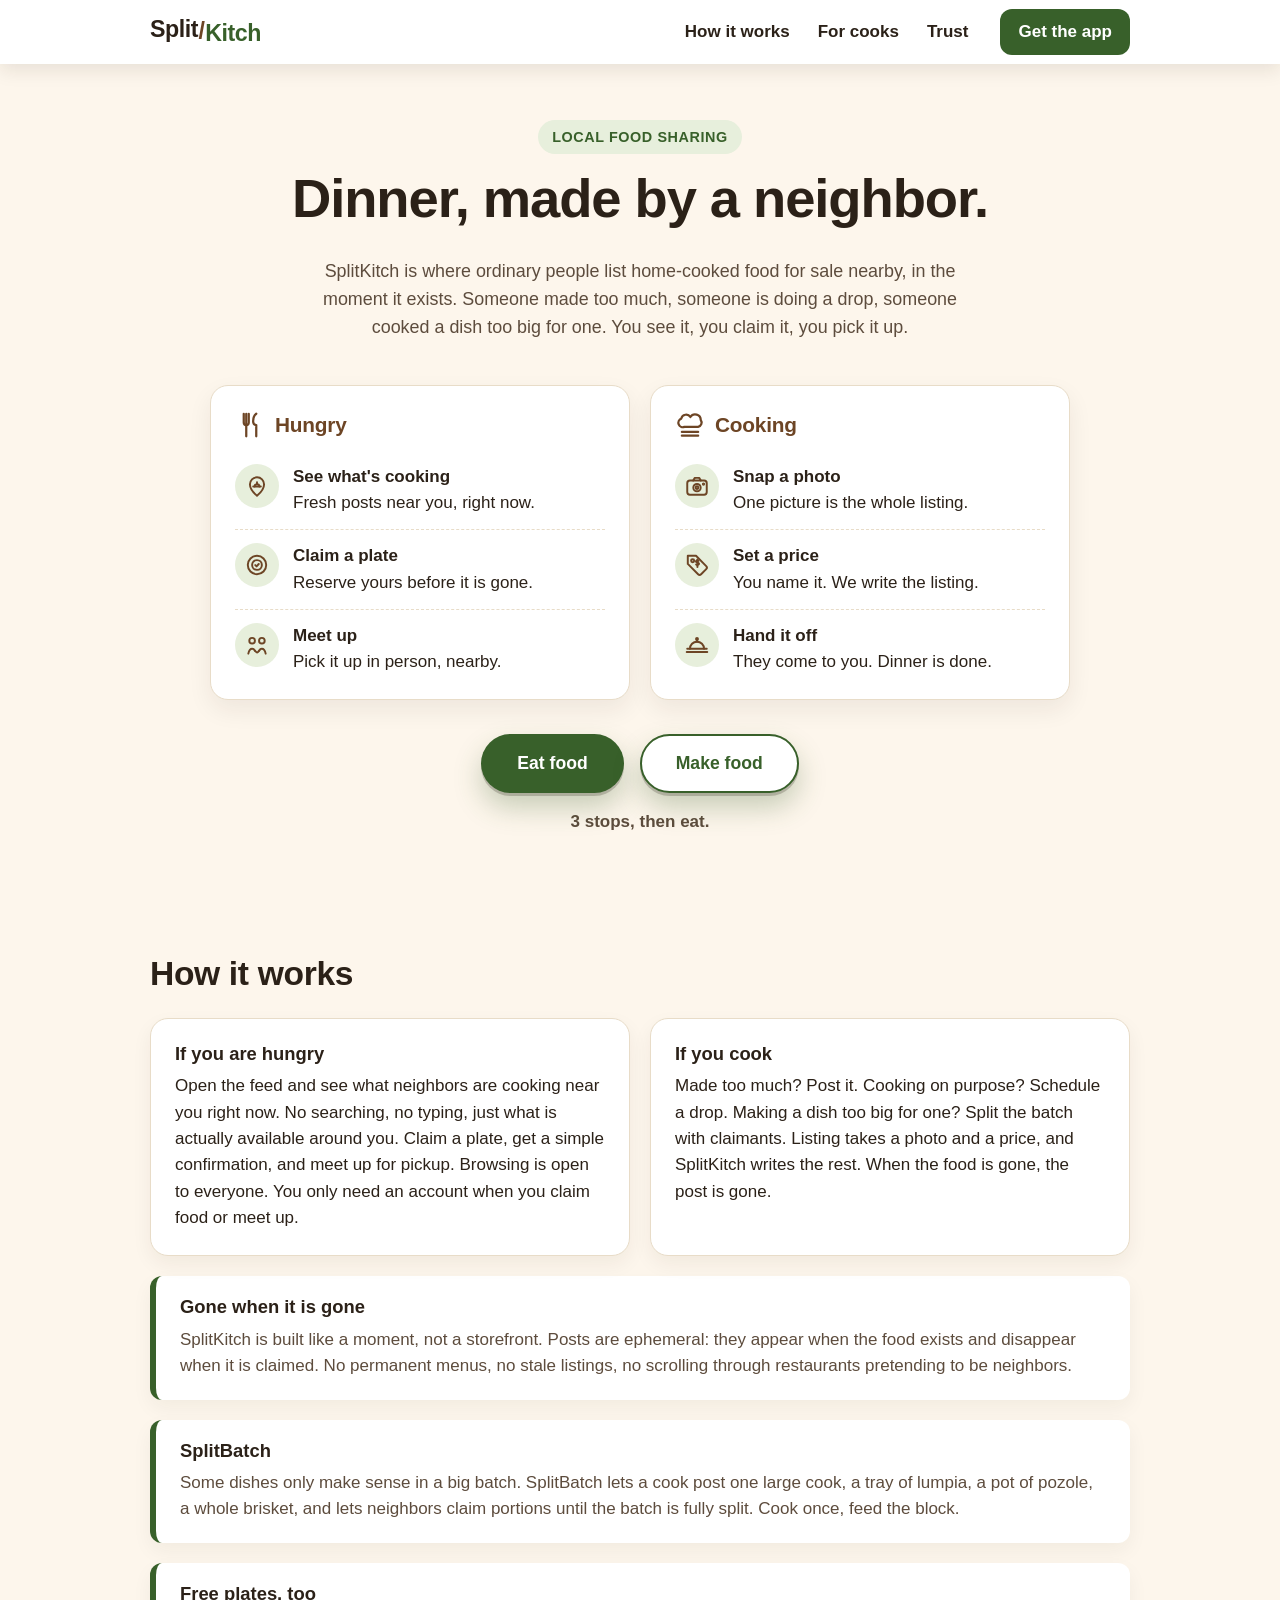
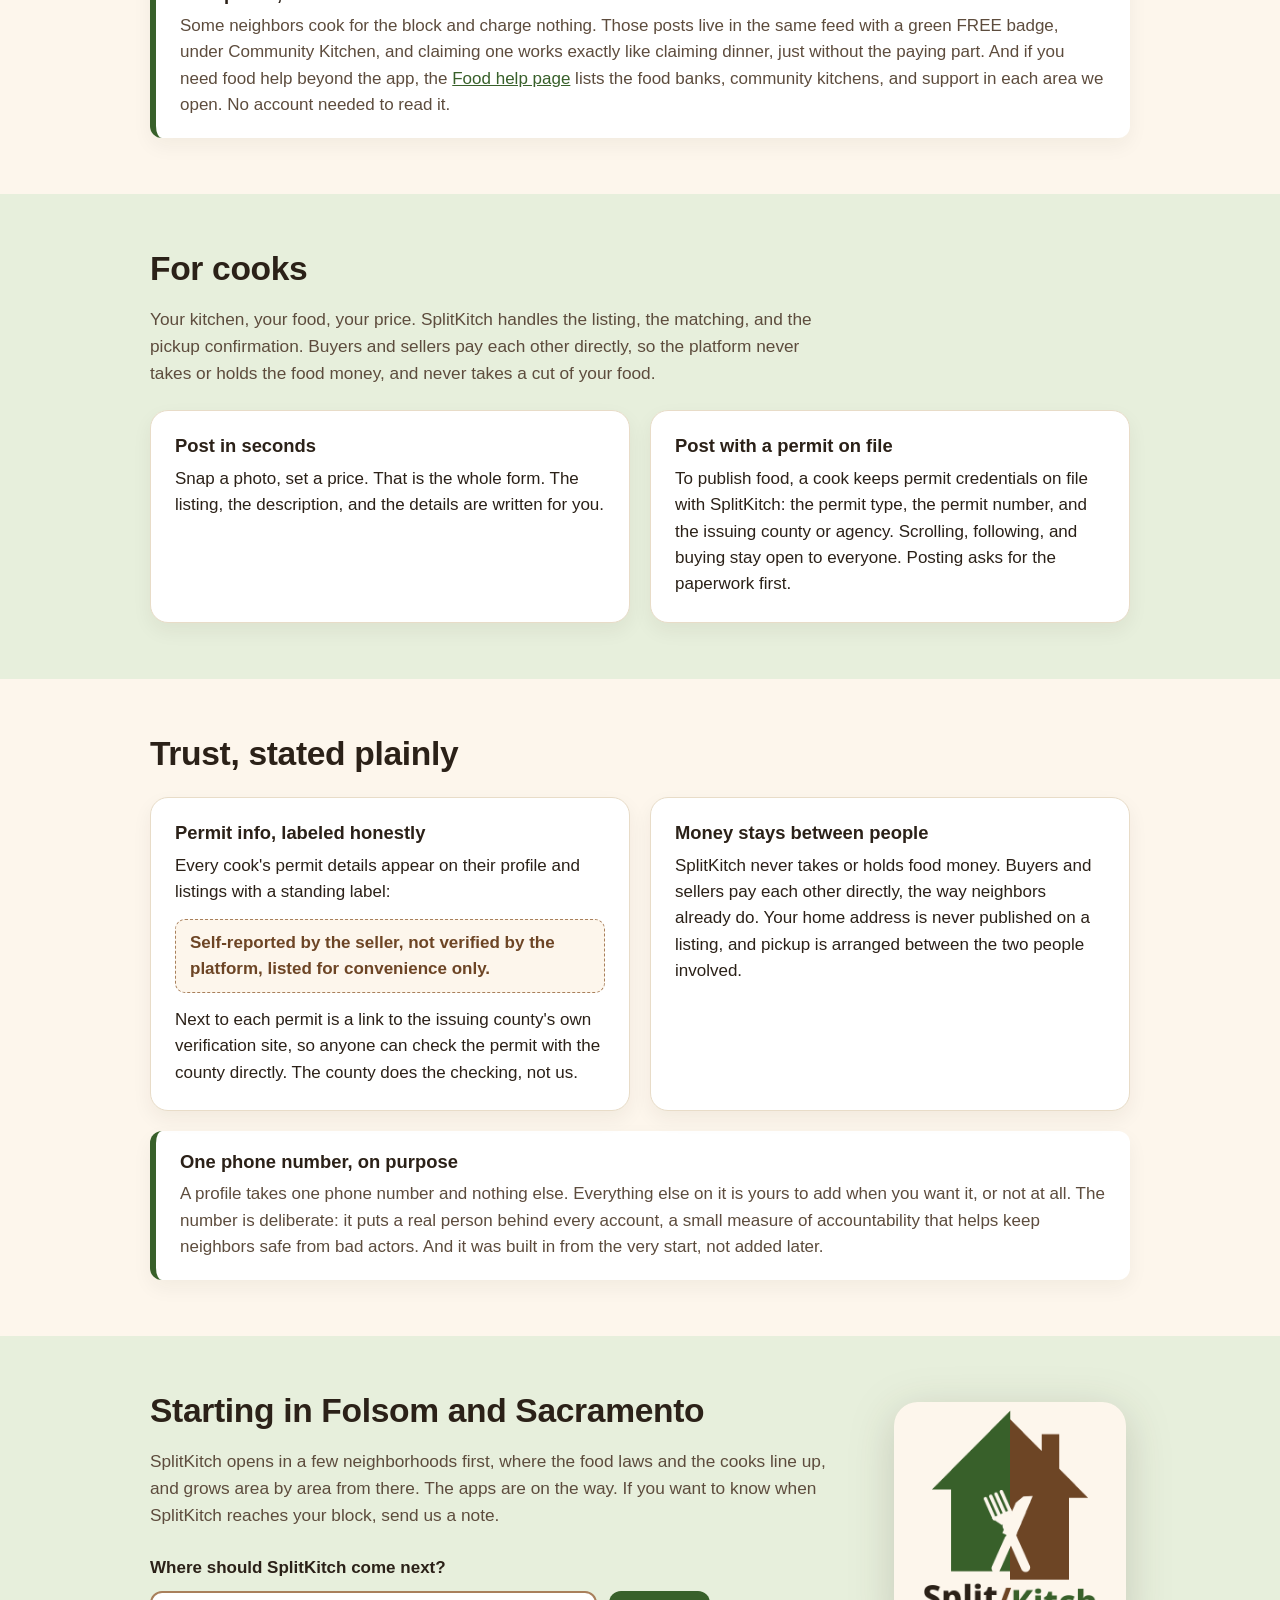
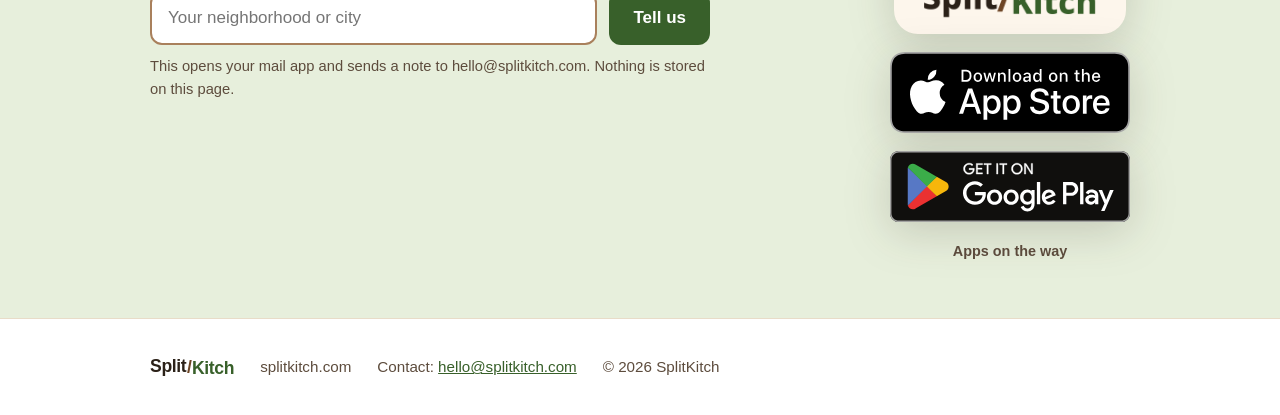
==== index.html @ 9fb5b209 "Trust: note the one-phone-number profile, built in from the start" ====
<!DOCTYPE html>
<html lang="en">
<head>
<meta charset="utf-8">
<meta name="viewport" content="width=device-width, initial-scale=1">
<meta name="color-scheme" content="light">
<meta name="description" content="SplitKitch is local food sharing: neighbors selling home-cooked food, in the moment. Starting in Folsom and Sacramento.">
<title>SplitKitch: Local food, shared</title>
<link rel="icon" type="image/svg+xml" href="favicon.svg">
<link rel="stylesheet" href="styles.css">
</head>
<body>

<header class="site-header">
  <div class="wrap header-inner">
    <a class="wordmark" href="#top" aria-label="SplitKitch home"><span class="wordmark-split">Split</span><span class="wordmark-slash" aria-hidden="true">/</span><span class="wordmark-accent">Kitch</span></a>
    <nav class="site-nav" aria-label="Main">
      <a href="#how">How it works</a>
      <a href="#cooks">For cooks</a>
      <a href="#trust">Trust</a>
    </nav>
    <a class="btn btn-primary btn-small" href="#apps">Get the app</a>
  </div>
</header>

<main id="top">

  <!-- Hero -->
  <section class="hero">
    <div class="wrap">
      <p class="eyebrow">Local food sharing</p>
      <h1>Dinner, made by a neighbor.</h1>
      <p class="lede">SplitKitch is where ordinary people list home-cooked food for sale nearby, in the moment it exists. Someone made too much, someone is doing a drop, someone cooked a dish too big for one. You see it, you claim it, you pick it up.</p>

      <div class="trails" role="group" aria-label="The two sides of SplitKitch">
        <div class="trail">
          <h2 class="trail-title">
            <svg class="trail-icon" viewBox="0 0 24 24" fill="none" stroke="currentColor" stroke-width="1.8" stroke-linecap="round" stroke-linejoin="round" aria-hidden="true">
              <path d="M7 3v7a2 2 0 0 0 2 2h0a2 2 0 0 0 2-2V3"/>
              <path d="M9 3v18"/>
              <path d="M17 3c-1.7 1.2-2.5 3.4-2.5 6 0 1.9.8 3 2.5 3v9"/>
            </svg>
            Hungry
          </h2>
          <ol class="steps">
            <li>
              <span class="step-icon" aria-hidden="true">
                <svg viewBox="0 0 24 24" fill="none" stroke="currentColor" stroke-width="1.8" stroke-linecap="round" stroke-linejoin="round"><path d="M12 21s-6.5-5.4-6.5-10.4A6.5 6.5 0 0 1 12 4a6.5 6.5 0 0 1 6.5 6.6C18.5 15.6 12 21 12 21Z"/><path d="M8.5 12.5h7"/><path d="M9.8 12.5a2.2 2.2 0 0 1 4.4 0"/><path d="M12 8.6v1.7"/></svg>
              </span>
              <span><strong>See what's cooking</strong><br>Fresh posts near you, right now.</span>
            </li>
            <li>
              <span class="step-icon" aria-hidden="true">
                <svg viewBox="0 0 24 24" fill="none" stroke="currentColor" stroke-width="1.8" stroke-linecap="round" stroke-linejoin="round"><circle cx="12" cy="12" r="8.5"/><circle cx="12" cy="12" r="4.5"/><path d="m10.4 12.1 1.2 1.2 2-2.2"/></svg>
              </span>
              <span><strong>Claim a plate</strong><br>Reserve yours before it is gone.</span>
            </li>
            <li>
              <span class="step-icon" aria-hidden="true">
                <svg viewBox="0 0 24 24" fill="none" stroke="currentColor" stroke-width="1.8" stroke-linecap="round" stroke-linejoin="round"><circle cx="7.5" cy="8" r="2.6"/><circle cx="16.5" cy="8" r="2.6"/><path d="M4 20c.6-3 1.9-4.5 3.5-4.5 1 0 1.9.6 2.5 1.7"/><path d="M20 20c-.6-3-1.9-4.5-3.5-4.5-1 0-1.9.6-2.5 1.7"/><path d="m10 17.2 1.4 1.4a1 1 0 0 0 1.4 0L14.2 17"/></svg>
              </span>
              <span><strong>Meet up</strong><br>Pick it up in person, nearby.</span>
            </li>
          </ol>
        </div>

        <div class="trail">
          <h2 class="trail-title">
            <svg class="trail-icon" viewBox="0 0 24 24" fill="none" stroke="currentColor" stroke-width="1.8" stroke-linecap="round" stroke-linejoin="round" aria-hidden="true">
              <path d="M7.5 13.5A3.5 3.5 0 0 1 5 6.9a4 4 0 0 1 7.3-1.3A4.5 4.5 0 0 1 20.6 8 3.5 3.5 0 0 1 18.5 13.5Z"/>
              <path d="M5.5 17.5h13"/>
              <path d="M5.5 20.5h13"/>
            </svg>
            Cooking
          </h2>
          <ol class="steps">
            <li>
              <span class="step-icon" aria-hidden="true">
                <svg viewBox="0 0 24 24" fill="none" stroke="currentColor" stroke-width="1.8" stroke-linecap="round" stroke-linejoin="round"><rect x="3" y="7" width="18" height="13" rx="2.5"/><circle cx="12" cy="13.5" r="3.4"/><circle cx="12" cy="13.5" r="1.2"/><path d="M8.5 7 10 4.5h4L15.5 7"/><circle cx="18" cy="10.2" r="0.6" fill="currentColor"/></svg>
              </span>
              <span><strong>Snap a photo</strong><br>One picture is the whole listing.</span>
            </li>
            <li>
              <span class="step-icon" aria-hidden="true">
                <svg viewBox="0 0 24 24" fill="none" stroke="currentColor" stroke-width="1.8" stroke-linecap="round" stroke-linejoin="round"><path d="M3.5 3.5h7.6L20.5 13a2 2 0 0 1 0 2.8l-4.7 4.7a2 2 0 0 1-2.8 0L3.5 11Z"/><circle cx="8" cy="8" r="1.4"/><path d="M13.4 8.2c-.7-.6-2.4-.5-2.4.6 0 1.4 2.9.7 2.9 2.1 0 1.1-1.9 1.3-2.7.6"/><path d="M12.4 6.9v7"/></svg>
              </span>
              <span><strong>Set a price</strong><br>You name it. We write the listing.</span>
            </li>
            <li>
              <span class="step-icon" aria-hidden="true">
                <svg viewBox="0 0 24 24" fill="none" stroke="currentColor" stroke-width="1.8" stroke-linecap="round" stroke-linejoin="round"><path d="M3 15.5h18"/><path d="M5.5 15.5a6.5 6.5 0 0 1 13 0"/><path d="M12 9V7.5"/><circle cx="12" cy="6.4" r="0.9"/><path d="M2.5 18.5h19"/></svg>
              </span>
              <span><strong>Hand it off</strong><br>They come to you. Dinner is done.</span>
            </li>
          </ol>
        </div>
      </div>

      <div class="hero-cta">
        <a class="btn btn-primary btn-pill btn-shine" href="https://splitkitch.web.app">Eat food</a>
        <a class="btn btn-ghost btn-pill btn-shine" href="https://splitkitch.web.app">Make food</a>
      </div>
      <p class="hero-note">3 stops, then eat.</p>
    </div>
  </section>

  <!-- How it works -->
  <section id="how" class="section">
    <div class="wrap">
      <h2>How it works</h2>
      <div class="two-col">
        <div class="card">
          <h3>If you are hungry</h3>
          <p>Open the feed and see what neighbors are cooking near you right now. No searching, no typing, just what is actually available around you. Claim a plate, get a simple confirmation, and meet up for pickup. Browsing is open to everyone. You only need an account when you claim food or meet up.</p>
        </div>
        <div class="card">
          <h3>If you cook</h3>
          <p>Made too much? Post it. Cooking on purpose? Schedule a drop. Making a dish too big for one? Split the batch with claimants. Listing takes a photo and a price, and SplitKitch writes the rest. When the food is gone, the post is gone.</p>
        </div>
      </div>

      <div class="note-band">
        <h3>Gone when it is gone</h3>
        <p>SplitKitch is built like a moment, not a storefront. Posts are ephemeral: they appear when the food exists and disappear when it is claimed. No permanent menus, no stale listings, no scrolling through restaurants pretending to be neighbors.</p>
      </div>

      <div class="note-band">
        <h3>SplitBatch</h3>
        <p>Some dishes only make sense in a big batch. SplitBatch lets a cook post one large cook, a tray of lumpia, a pot of pozole, a whole brisket, and lets neighbors claim portions until the batch is fully split. Cook once, feed the block.</p>
      </div>

      <div class="note-band">
        <h3>Free plates, too</h3>
        <p>Some neighbors cook for the block and charge nothing. Those posts live in the same feed with a green FREE badge, under Community Kitchen, and claiming one works exactly like claiming dinner, just without the paying part. And if you need food help beyond the app, the <a href="https://splitkitch.web.app/#food-help">Food help page</a> lists the food banks, community kitchens, and support in each area we open. No account needed to read it.</p>
      </div>
    </div>
  </section>

  <!-- For cooks -->
  <section id="cooks" class="section section-alt">
    <div class="wrap">
      <h2>For cooks</h2>
      <p class="section-lede">Your kitchen, your food, your price. SplitKitch handles the listing, the matching, and the pickup confirmation. Buyers and sellers pay each other directly, so the platform never takes or holds the food money, and never takes a cut of your food.</p>
      <div class="two-col">
        <div class="card">
          <h3>Post in seconds</h3>
          <p>Snap a photo, set a price. That is the whole form. The listing, the description, and the details are written for you.</p>
        </div>
        <div class="card">
          <h3>Post with a permit on file</h3>
          <p>To publish food, a cook keeps permit credentials on file with SplitKitch: the permit type, the permit number, and the issuing county or agency. Scrolling, following, and buying stay open to everyone. Posting asks for the paperwork first.</p>
        </div>
      </div>
    </div>
  </section>

  <!-- Trust -->
  <section id="trust" class="section">
    <div class="wrap">
      <h2>Trust, stated plainly</h2>
      <div class="two-col">
        <div class="card">
          <h3>Permit info, labeled honestly</h3>
          <p>Every cook's permit details appear on their profile and listings with a standing label:</p>
          <p class="permit-label">Self-reported by the seller, not verified by the platform, listed for convenience only.</p>
          <p>Next to each permit is a link to the issuing county's own verification site, so anyone can check the permit with the county directly. The county does the checking, not us.</p>
        </div>
        <div class="card">
          <h3>Money stays between people</h3>
          <p>SplitKitch never takes or holds food money. Buyers and sellers pay each other directly, the way neighbors already do. Your home address is never published on a listing, and pickup is arranged between the two people involved.</p>
        </div>
      </div>

      <div class="note-band">
        <h3>One phone number, on purpose</h3>
        <p>A profile takes one phone number and nothing else. Everything else on it is yours to add when you want it, or not at all. The number is deliberate: it puts a real person behind every account, a small measure of accountability that helps keep neighbors safe from bad actors. And it was built in from the very start, not added later.</p>
      </div>
    </div>
  </section>

  <!-- Launch / get the app -->
  <section id="get" class="section section-alt">
    <div class="wrap launch-grid">
      <div class="launch-copy">
        <h2>Starting in Folsom and Sacramento</h2>
        <p class="section-lede">SplitKitch opens in a few neighborhoods first, where the food laws and the cooks line up, and grows area by area from there. The apps are on the way. If you want to know when SplitKitch reaches your block, send us a note.</p>
        <!-- Placeholder interest form: no backend yet. It opens the visitor's mail app. -->
        <form class="notify-form" action="mailto:hello@splitkitch.com" method="post" enctype="text/plain">
          <label class="notify-label" for="notify-where">Where should SplitKitch come next?</label>
          <div class="notify-row">
            <input id="notify-where" name="area" type="text" placeholder="Your neighborhood or city" autocomplete="address-level2">
            <button class="btn btn-primary" type="submit">Tell us</button>
          </div>
          <p class="form-note">This opens your mail app and sends a note to hello@splitkitch.com. Nothing is stored on this page.</p>
        </form>
      </div>
      <!-- Store badges: official badge artwork, placeholders by design. They become links when the apps ship. -->
      <div class="store-badges" id="apps">
        <img class="app-icon" src="app-icon.svg" alt="The SplitKitch app icon: a house split green and brown with a crossed fork and knife inside, and the SplitKitch name beneath it" width="232" height="232">
        <div class="store-badge" role="img" aria-label="SplitKitch for iPhone, coming soon to the App Store">
          <img class="badge-img" src="badge-app-store.svg" alt="" aria-hidden="true">
        </div>
        <div class="store-badge" role="img" aria-label="SplitKitch for Android, coming soon to Google Play">
          <img class="badge-img" src="badge-google-play.svg" alt="" aria-hidden="true">
        </div>
        <p class="badge-note">Apps on the way</p>
      </div>
    </div>
  </section>

</main>

<footer class="site-footer">
  <div class="wrap footer-inner">
    <span class="wordmark wordmark-small"><span class="wordmark-split">Split</span><span class="wordmark-slash" aria-hidden="true">/</span><span class="wordmark-accent">Kitch</span></span>
    <span>splitkitch.com</span>
    <span>Contact: <a href="mailto:hello@splitkitch.com">hello@splitkitch.com</a></span>
    <span>© 2026 SplitKitch</span>
  </div>
</footer>

<script src="script.js"></script>
</body>
</html>
---- styles.css ----
/* SplitKitch landing: light only, warm cream, deep pistachio, cocoa brown.
   All text/background pairs below clear WCAG AA contrast:
   ink on cream 11.4:1, pistachio-dark on cream 5.6:1, white on pistachio 4.9:1,
   cocoa on cream 7.1:1, cocoa on white 8.0:1, muted ink on cream 6.2:1. */

:root {
  color-scheme: light;
  --bg: #fdf6ec;            /* warm cream */
  --surface: #ffffff;
  --ink: #2b2118;           /* warm near-black */
  --ink-muted: #5d4c3d;
  --pistachio: #38602a;     /* deep pistachio, button fill */
  --pistachio-bright: #4a7d37;
  --pistachio-soft: #e7efdc;/* tint band */
  --cocoa: #6d4525;         /* warm cocoa brown accent */
  --cocoa-soft: #a9805c;
  --line: #e8dcc8;
  --shadow-3d: 0 3px 0 rgba(43, 33, 24, 0.22), 0 14px 28px rgba(56, 96, 42, 0.28);
  --radius: 18px;
}

* { box-sizing: border-box; }

html { scroll-behavior: smooth; }

/* Anchor jumps clear the sticky header (64px) instead of hiding under it */
section[id],
.store-badges { scroll-margin-top: 80px; }

body {
  margin: 0;
  background: var(--bg);
  color: var(--ink);
  font-family: -apple-system, BlinkMacSystemFont, "Segoe UI", Roboto, Helvetica, Arial, sans-serif;
  font-size: 17px;
  line-height: 1.55;
}

.wrap {
  max-width: 1020px;
  margin: 0 auto;
  padding: 0 20px;
}

h1, h2, h3 { line-height: 1.15; margin: 0 0 0.5em; }
h1 { font-size: clamp(2.2rem, 6vw, 3.4rem); letter-spacing: -0.02em; }
h2 { font-size: clamp(1.6rem, 4vw, 2.1rem); letter-spacing: -0.01em; }
h3 { font-size: 1.15rem; }

a { color: var(--pistachio); }
a:focus-visible, .btn:focus-visible, input:focus-visible {
  outline: 3px solid var(--cocoa);
  outline-offset: 2px;
}

/* Header */
.site-header {
  position: sticky;
  top: 0;
  z-index: 10;
  background: var(--surface);
  box-shadow: 0 6px 18px rgba(43, 33, 24, 0.10);
}
.header-inner {
  display: flex;
  align-items: center;
  gap: 20px;
  min-height: 64px;
}
.wordmark {
  font-size: 1.45rem;
  font-weight: 800;
  letter-spacing: -0.02em;
  color: var(--ink);
  text-decoration: none;
  display: inline-flex;
  align-items: baseline;
}
.wordmark-split,
.wordmark-slash,
.wordmark-accent { display: inline-block; }
.wordmark-split { transform: translateY(-0.07em); }
.wordmark-slash {
  color: var(--cocoa);
  margin: 0 0.03em;
}
.wordmark-accent {
  color: var(--pistachio);
  transform: translateY(0.07em);
}
.wordmark-small { font-size: 1.1rem; }
.site-nav {
  display: flex;
  gap: 4px;
  margin-left: auto;
}
.site-nav a {
  color: var(--ink);
  text-decoration: none;
  font-weight: 600;
  padding: 10px 12px;
  min-height: 44px;
  display: inline-flex;
  align-items: center;
  border-radius: 10px;
}
.site-nav a:hover { background: var(--pistachio-soft); }

/* Buttons */
.btn {
  position: relative;
  display: inline-flex;
  align-items: center;
  justify-content: center;
  min-height: 44px;
  padding: 12px 22px;
  border-radius: 12px;
  border: 2px solid transparent;
  font: inherit;
  font-weight: 700;
  text-decoration: none;
  cursor: pointer;
  overflow: hidden;
  transition: transform 90ms ease, box-shadow 90ms ease;
}
.btn-primary {
  background: var(--pistachio);
  color: #ffffff;
}
.btn-primary:hover { background: var(--pistachio-bright); }
.btn-ghost {
  background: var(--surface);
  color: var(--pistachio);
  border-color: var(--pistachio);
}
.btn-small { padding: 8px 16px; min-height: 44px; }
.btn-pill {
  border-radius: 999px;
  padding: 14px 34px;
  font-size: 1.1rem;
  box-shadow: var(--shadow-3d);
}
.btn:active, .btn.is-pressed {
  transform: translateY(3px);
  box-shadow: 0 0 0 rgba(0,0,0,0), 0 4px 10px rgba(56, 96, 42, 0.25);
}

/* Shimmer and soft glow on the two hero pills */
.btn-shine::after {
  content: "";
  position: absolute;
  inset: 0;
  background: linear-gradient(115deg, transparent 30%, rgba(255,255,255,0.45) 50%, transparent 70%);
  transform: translateX(-120%);
  animation: shine 3.6s ease-in-out infinite;
  pointer-events: none;
}
.btn-shine { animation: glow 3.6s ease-in-out infinite; }
@keyframes shine {
  0%, 55% { transform: translateX(-120%); }
  85%, 100% { transform: translateX(120%); }
}
@keyframes glow {
  0%, 100% { filter: drop-shadow(0 0 0 rgba(74, 125, 55, 0)); }
  50% { filter: drop-shadow(0 0 10px rgba(74, 125, 55, 0.45)); }
}

/* Hero */
.hero { padding: 56px 0 64px; text-align: center; }
.eyebrow {
  display: inline-block;
  margin: 0 0 14px;
  padding: 6px 14px;
  border-radius: 999px;
  background: var(--pistachio-soft);
  color: var(--pistachio);
  font-weight: 700;
  font-size: 0.9rem;
  letter-spacing: 0.04em;
  text-transform: uppercase;
}
.lede {
  max-width: 640px;
  margin: 0 auto;
  color: var(--ink-muted);
  font-size: 1.12rem;
}

.trails {
  display: grid;
  grid-template-columns: 1fr 1fr;
  gap: 20px;
  margin: 44px auto 34px;
  max-width: 860px;
  text-align: left;
}
.trail {
  background: var(--surface);
  border: 1px solid var(--line);
  border-radius: var(--radius);
  padding: 24px 24px 10px;
  box-shadow: 0 10px 24px rgba(43, 33, 24, 0.07);
}
.trail-title {
  display: flex;
  align-items: center;
  gap: 10px;
  color: var(--cocoa);
  font-size: 1.3rem;
}
.trail-icon { width: 30px; height: 30px; flex: none; }
.steps { list-style: none; margin: 0; padding: 0; }
.steps li {
  display: flex;
  gap: 14px;
  align-items: flex-start;
  padding: 13px 0;
  border-top: 1px dashed var(--line);
}
.steps li:first-child { border-top: none; }
.step-icon {
  flex: none;
  width: 44px;
  height: 44px;
  border-radius: 50%;
  background: var(--pistachio-soft);
  color: var(--cocoa);
  display: inline-flex;
  align-items: center;
  justify-content: center;
}
.step-icon svg { width: 26px; height: 26px; }

.hero-cta {
  display: flex;
  gap: 16px;
  justify-content: center;
  flex-wrap: wrap;
}
.hero-note { color: var(--ink-muted); margin: 16px 0 0; font-weight: 600; }

/* Sections */
.section { padding: 56px 0; }
.section-alt { background: var(--pistachio-soft); }
.section-lede { max-width: 680px; color: var(--ink-muted); font-size: 1.08rem; }
.two-col {
  display: grid;
  grid-template-columns: 1fr 1fr;
  gap: 20px;
  margin-top: 24px;
}
.card {
  background: var(--surface);
  border: 1px solid var(--line);
  border-radius: var(--radius);
  padding: 24px;
  box-shadow: 0 8px 20px rgba(43, 33, 24, 0.06);
}
.card p { margin: 0 0 0.8em; }
.card p:last-child { margin-bottom: 0; }
.note-band {
  margin-top: 20px;
  background: var(--surface);
  border-left: 6px solid var(--pistachio);
  border-radius: 12px;
  padding: 20px 24px;
  box-shadow: 0 8px 20px rgba(43, 33, 24, 0.05);
}
.note-band p { margin: 0; color: var(--ink-muted); }
.permit-label {
  font-weight: 700;
  color: var(--cocoa);
  background: var(--bg);
  border: 1px dashed var(--cocoa-soft);
  border-radius: 10px;
  padding: 10px 14px;
}

/* Notify form */
.notify-form { margin-top: 26px; max-width: 560px; }
.notify-label { display: block; font-weight: 700; margin-bottom: 10px; }
.notify-row { display: flex; gap: 12px; flex-wrap: wrap; }
.notify-row input {
  flex: 1 1 260px;
  min-height: 44px;
  padding: 12px 16px;
  border: 2px solid var(--cocoa-soft);
  border-radius: 12px;
  font: inherit;
  background: var(--surface);
  color: var(--ink);
}
.form-note { color: var(--ink-muted); font-size: 0.92rem; margin-top: 10px; }

/* Launch layout + store badges (badges are placeholders until the apps ship) */
.launch-grid {
  display: grid;
  grid-template-columns: minmax(0, 1fr) 240px;
  gap: 28px 56px;
  align-items: start;
}
.store-badges {
  display: flex;
  flex-direction: column;
  gap: 18px;
  padding-top: 10px;
}
.app-icon {
  display: block;
  width: 232px;
  height: auto;
  align-self: center;
  border-radius: 24px;
  filter: drop-shadow(0 10px 22px rgba(43, 33, 24, 0.18));
}
.store-badge { line-height: 0; }
.badge-img {
  display: block;
  width: 100%;
  height: auto;
  filter: drop-shadow(0 10px 22px rgba(43, 33, 24, 0.18));
}
.badge-note {
  margin: 0;
  text-align: center;
  color: var(--ink-muted);
  font-size: 0.9rem;
  font-weight: 600;
}
@media (max-width: 760px) {
  .launch-grid { grid-template-columns: 1fr; }
  .store-badges { max-width: 300px; }
}

/* Footer */
.site-footer {
  background: var(--surface);
  border-top: 1px solid var(--line);
  padding: 26px 0;
}
.footer-inner {
  display: flex;
  gap: 10px 26px;
  flex-wrap: wrap;
  align-items: center;
  color: var(--ink-muted);
  font-size: 0.95rem;
}
.footer-inner a { min-height: 44px; display: inline-flex; align-items: center; }

/* Small screens */
@media (max-width: 720px) {
  .trails, .two-col { grid-template-columns: 1fr; }
  .site-nav { display: none; }
  .hero { padding: 40px 0 48px; }
}

/* Reduced motion: kill shimmer, glow, smooth scroll, and press travel */
@media (prefers-reduced-motion: reduce) {
  html { scroll-behavior: auto; }
  .btn-shine::after, .btn-shine { animation: none; }
  .btn { transition: none; }
  .btn:active, .btn.is-pressed { transform: none; }
}
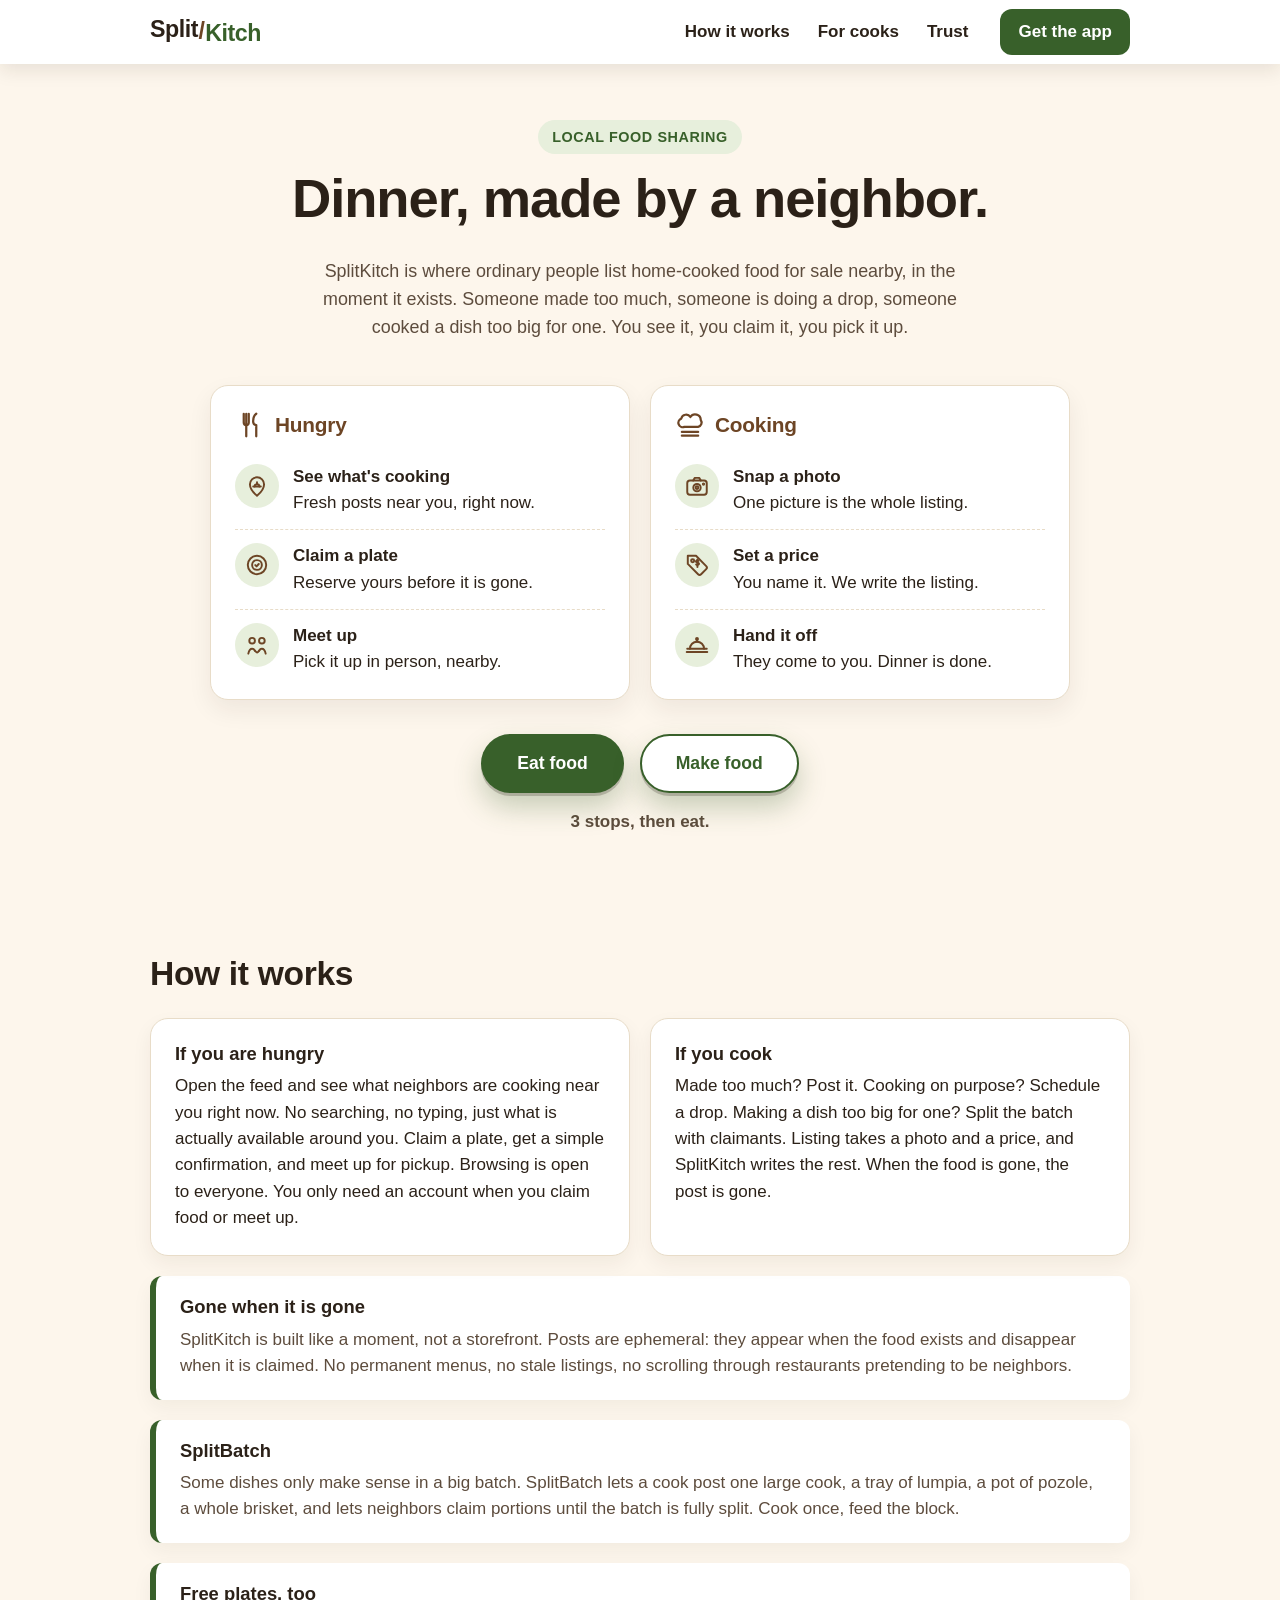
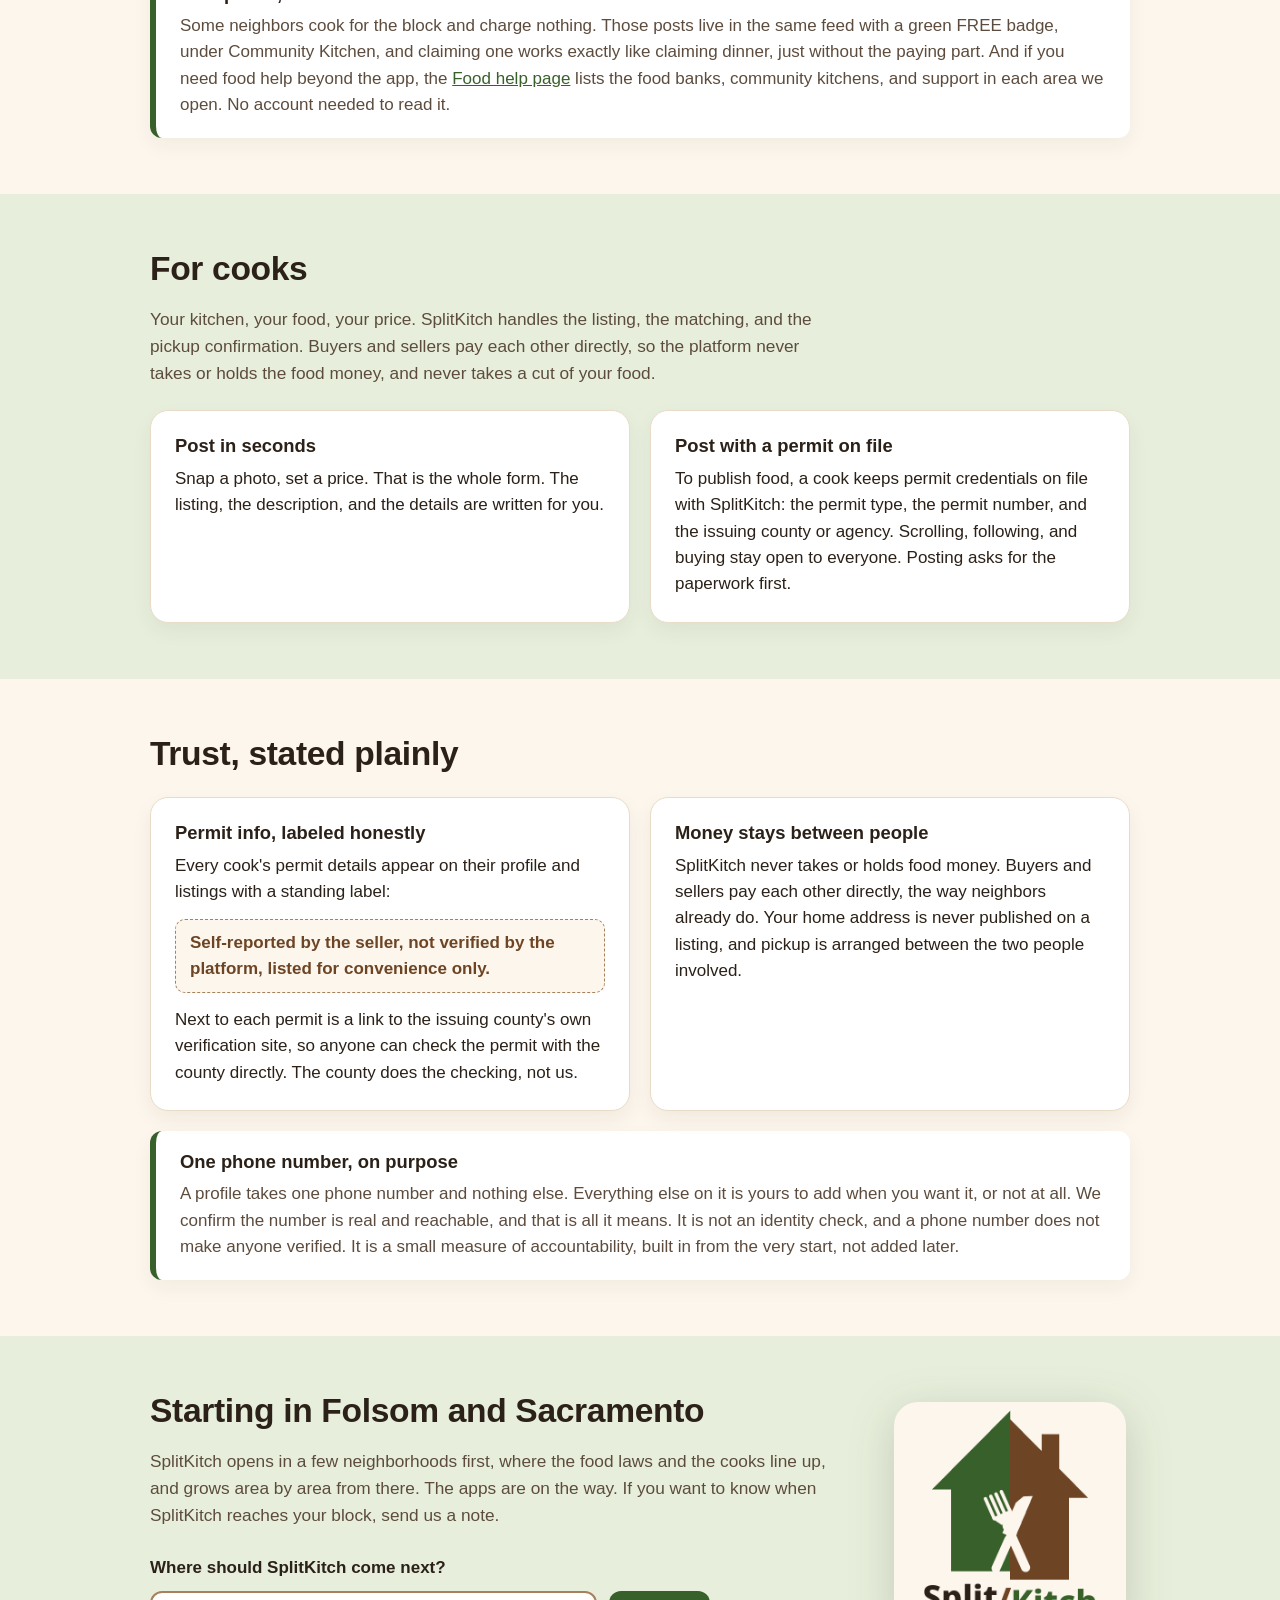
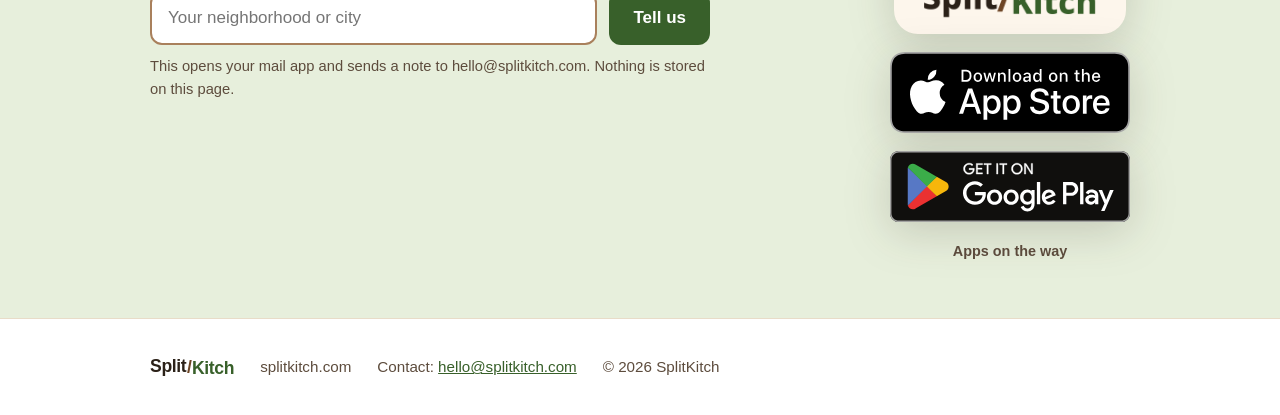
==== commit 5bba5f9e: "Trust: phone number note, stated plainly (reachable, not an identity check)" ====
--- a/index.html
+++ b/index.html
@@ -173,7 +173,7 @@
 
       <div class="note-band">
         <h3>One phone number, on purpose</h3>
-        <p>A profile takes one phone number and nothing else. Everything else on it is yours to add when you want it, or not at all. The number is deliberate: it puts a real person behind every account, a small measure of accountability that helps keep neighbors safe from bad actors. And it was built in from the very start, not added later.</p>
+        <p>A profile takes one phone number and nothing else. Everything else on it is yours to add when you want it, or not at all. We confirm the number is real and reachable, and that is all it means. It is not an identity check, and a phone number does not make anyone verified. It is a small measure of accountability, built in from the very start, not added later.</p>
       </div>
     </div>
   </section>
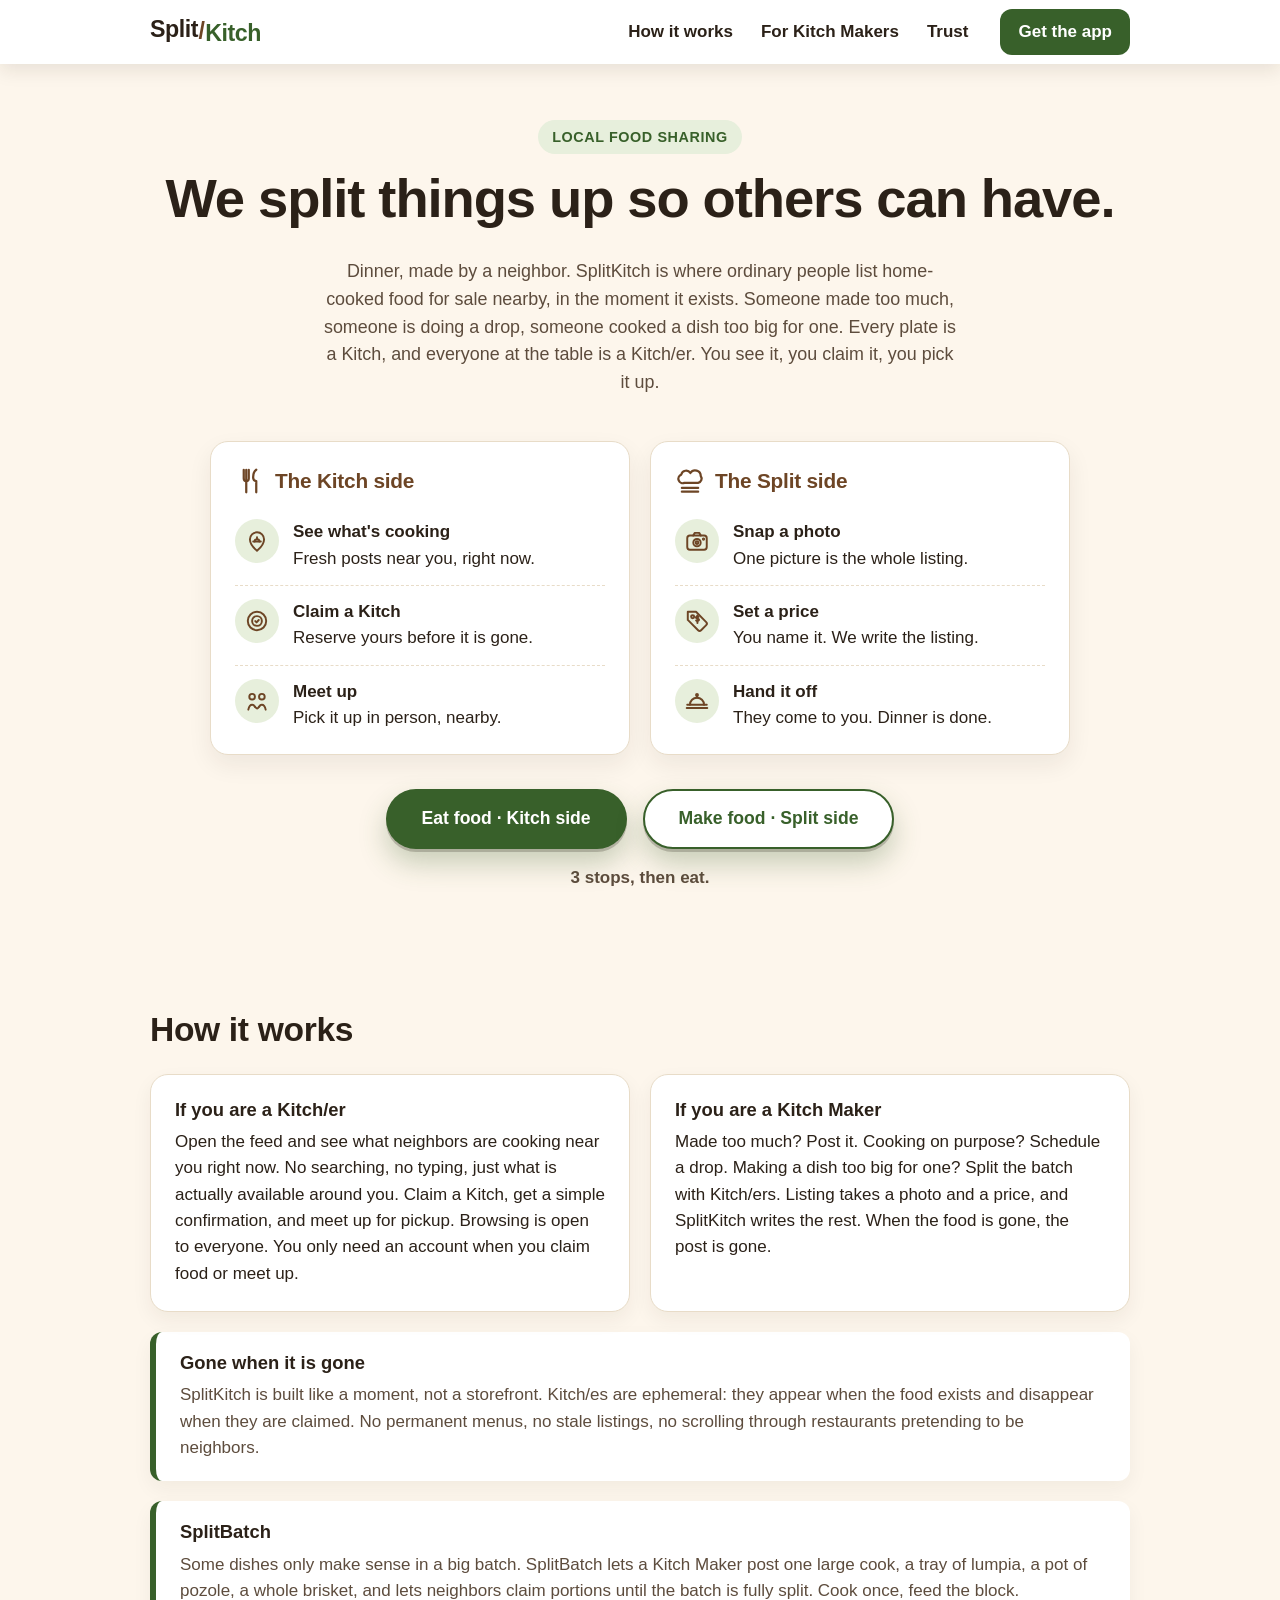
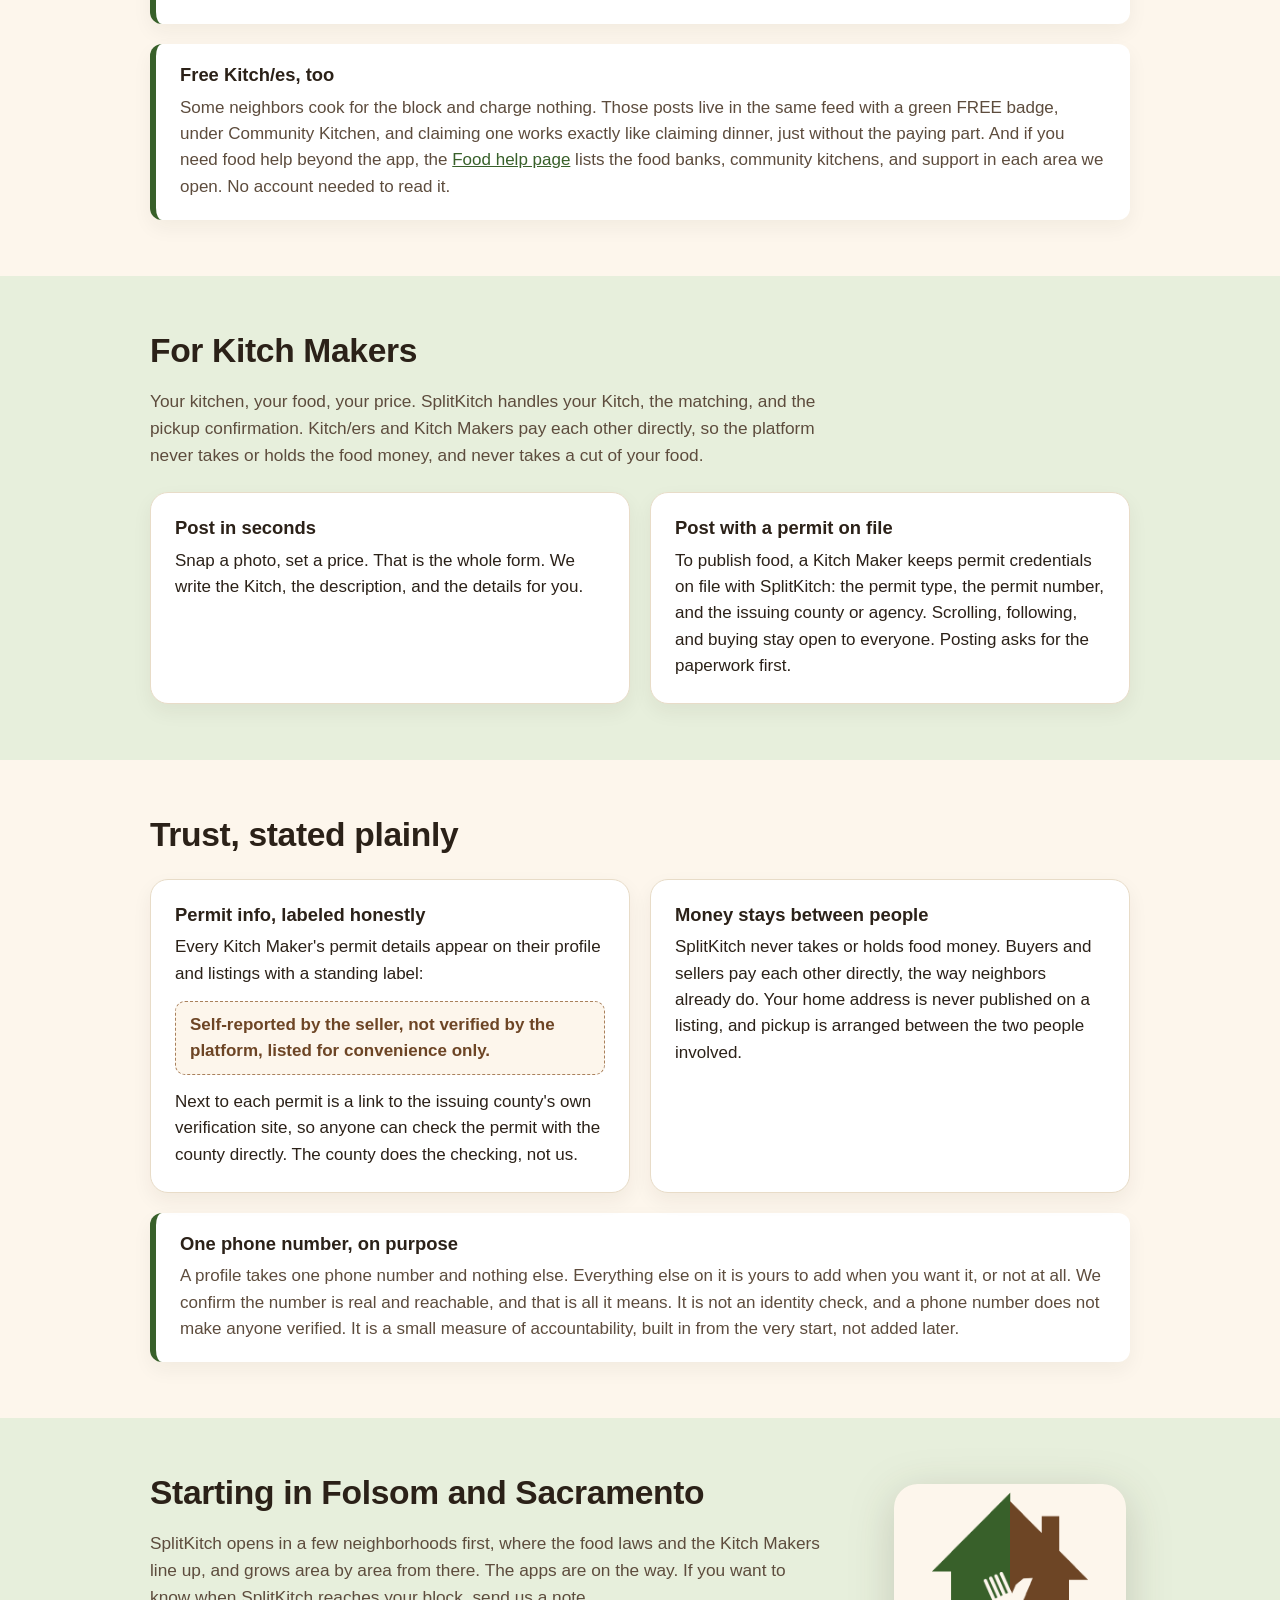
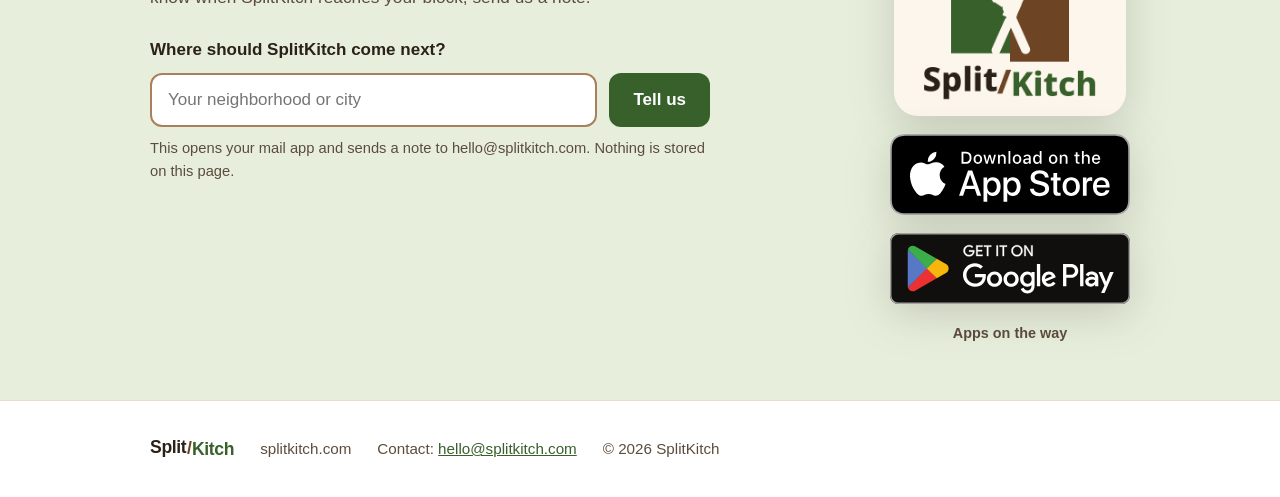
==== commit a6745b20: "Branding: bake in the Kitch theme — Kitch/er, Kitch Maker, Kitch/es, the Split and Kitch sides, tagl" ====
--- a/index.html
+++ b/index.html
@@ -4,7 +4,7 @@
 <meta charset="utf-8">
 <meta name="viewport" content="width=device-width, initial-scale=1">
 <meta name="color-scheme" content="light">
-<meta name="description" content="SplitKitch is local food sharing: neighbors selling home-cooked food, in the moment. Starting in Folsom and Sacramento.">
+<meta name="description" content="SplitKitch is local food sharing: neighbors sharing home-cooked Kitch/es, in the moment. Starting in Folsom and Sacramento.">
 <title>SplitKitch: Local food, shared</title>
 <link rel="icon" type="image/svg+xml" href="favicon.svg">
 <link rel="stylesheet" href="styles.css">
@@ -16,7 +16,7 @@
     <a class="wordmark" href="#top" aria-label="SplitKitch home"><span class="wordmark-split">Split</span><span class="wordmark-slash" aria-hidden="true">/</span><span class="wordmark-accent">Kitch</span></a>
     <nav class="site-nav" aria-label="Main">
       <a href="#how">How it works</a>
-      <a href="#cooks">For cooks</a>
+      <a href="#cooks">For Kitch Makers</a>
       <a href="#trust">Trust</a>
     </nav>
     <a class="btn btn-primary btn-small" href="#apps">Get the app</a>
@@ -29,8 +29,8 @@
   <section class="hero">
     <div class="wrap">
       <p class="eyebrow">Local food sharing</p>
-      <h1>Dinner, made by a neighbor.</h1>
-      <p class="lede">SplitKitch is where ordinary people list home-cooked food for sale nearby, in the moment it exists. Someone made too much, someone is doing a drop, someone cooked a dish too big for one. You see it, you claim it, you pick it up.</p>
+      <h1>We split things up so others can have.</h1>
+      <p class="lede">Dinner, made by a neighbor. SplitKitch is where ordinary people list home-cooked food for sale nearby, in the moment it exists. Someone made too much, someone is doing a drop, someone cooked a dish too big for one. Every plate is a Kitch, and everyone at the table is a Kitch/er. You see it, you claim it, you pick it up.</p>
 
       <div class="trails" role="group" aria-label="The two sides of SplitKitch">
         <div class="trail">
@@ -40,7 +40,7 @@
               <path d="M9 3v18"/>
               <path d="M17 3c-1.7 1.2-2.5 3.4-2.5 6 0 1.9.8 3 2.5 3v9"/>
             </svg>
-            Hungry
+            The Kitch side
           </h2>
           <ol class="steps">
             <li>
@@ -53,7 +53,7 @@
               <span class="step-icon" aria-hidden="true">
                 <svg viewBox="0 0 24 24" fill="none" stroke="currentColor" stroke-width="1.8" stroke-linecap="round" stroke-linejoin="round"><circle cx="12" cy="12" r="8.5"/><circle cx="12" cy="12" r="4.5"/><path d="m10.4 12.1 1.2 1.2 2-2.2"/></svg>
               </span>
-              <span><strong>Claim a plate</strong><br>Reserve yours before it is gone.</span>
+              <span><strong>Claim a Kitch</strong><br>Reserve yours before it is gone.</span>
             </li>
             <li>
               <span class="step-icon" aria-hidden="true">
@@ -71,7 +71,7 @@
               <path d="M5.5 17.5h13"/>
               <path d="M5.5 20.5h13"/>
             </svg>
-            Cooking
+            The Split side
           </h2>
           <ol class="steps">
             <li>
@@ -97,8 +97,8 @@
       </div>
 
       <div class="hero-cta">
-        <a class="btn btn-primary btn-pill btn-shine" href="https://splitkitch.web.app">Eat food</a>
-        <a class="btn btn-ghost btn-pill btn-shine" href="https://splitkitch.web.app">Make food</a>
+        <a class="btn btn-primary btn-pill btn-shine" href="https://splitkitch.web.app/#map">Eat food · Kitch side</a>
+        <a class="btn btn-ghost btn-pill btn-shine" href="https://splitkitch.web.app">Make food · Split side</a>
       </div>
       <p class="hero-note">3 stops, then eat.</p>
     </div>
@@ -110,27 +110,27 @@
       <h2>How it works</h2>
       <div class="two-col">
         <div class="card">
-          <h3>If you are hungry</h3>
-          <p>Open the feed and see what neighbors are cooking near you right now. No searching, no typing, just what is actually available around you. Claim a plate, get a simple confirmation, and meet up for pickup. Browsing is open to everyone. You only need an account when you claim food or meet up.</p>
-        </div>
-        <div class="card">
-          <h3>If you cook</h3>
-          <p>Made too much? Post it. Cooking on purpose? Schedule a drop. Making a dish too big for one? Split the batch with claimants. Listing takes a photo and a price, and SplitKitch writes the rest. When the food is gone, the post is gone.</p>
+          <h3>If you are a Kitch/er</h3>
+          <p>Open the feed and see what neighbors are cooking near you right now. No searching, no typing, just what is actually available around you. Claim a Kitch, get a simple confirmation, and meet up for pickup. Browsing is open to everyone. You only need an account when you claim food or meet up.</p>
+        </div>
+        <div class="card">
+          <h3>If you are a Kitch Maker</h3>
+          <p>Made too much? Post it. Cooking on purpose? Schedule a drop. Making a dish too big for one? Split the batch with Kitch/ers. Listing takes a photo and a price, and SplitKitch writes the rest. When the food is gone, the post is gone.</p>
         </div>
       </div>
 
       <div class="note-band">
         <h3>Gone when it is gone</h3>
-        <p>SplitKitch is built like a moment, not a storefront. Posts are ephemeral: they appear when the food exists and disappear when it is claimed. No permanent menus, no stale listings, no scrolling through restaurants pretending to be neighbors.</p>
+        <p>SplitKitch is built like a moment, not a storefront. Kitch/es are ephemeral: they appear when the food exists and disappear when they are claimed. No permanent menus, no stale listings, no scrolling through restaurants pretending to be neighbors.</p>
       </div>
 
       <div class="note-band">
         <h3>SplitBatch</h3>
-        <p>Some dishes only make sense in a big batch. SplitBatch lets a cook post one large cook, a tray of lumpia, a pot of pozole, a whole brisket, and lets neighbors claim portions until the batch is fully split. Cook once, feed the block.</p>
-      </div>
-
-      <div class="note-band">
-        <h3>Free plates, too</h3>
+        <p>Some dishes only make sense in a big batch. SplitBatch lets a Kitch Maker post one large cook, a tray of lumpia, a pot of pozole, a whole brisket, and lets neighbors claim portions until the batch is fully split. Cook once, feed the block.</p>
+      </div>
+
+      <div class="note-band">
+        <h3>Free Kitch/es, too</h3>
         <p>Some neighbors cook for the block and charge nothing. Those posts live in the same feed with a green FREE badge, under Community Kitchen, and claiming one works exactly like claiming dinner, just without the paying part. And if you need food help beyond the app, the <a href="https://splitkitch.web.app/#food-help">Food help page</a> lists the food banks, community kitchens, and support in each area we open. No account needed to read it.</p>
       </div>
     </div>
@@ -139,16 +139,16 @@
   <!-- For cooks -->
   <section id="cooks" class="section section-alt">
     <div class="wrap">
-      <h2>For cooks</h2>
-      <p class="section-lede">Your kitchen, your food, your price. SplitKitch handles the listing, the matching, and the pickup confirmation. Buyers and sellers pay each other directly, so the platform never takes or holds the food money, and never takes a cut of your food.</p>
+      <h2>For Kitch Makers</h2>
+      <p class="section-lede">Your kitchen, your food, your price. SplitKitch handles your Kitch, the matching, and the pickup confirmation. Kitch/ers and Kitch Makers pay each other directly, so the platform never takes or holds the food money, and never takes a cut of your food.</p>
       <div class="two-col">
         <div class="card">
           <h3>Post in seconds</h3>
-          <p>Snap a photo, set a price. That is the whole form. The listing, the description, and the details are written for you.</p>
+          <p>Snap a photo, set a price. That is the whole form. We write the Kitch, the description, and the details for you.</p>
         </div>
         <div class="card">
           <h3>Post with a permit on file</h3>
-          <p>To publish food, a cook keeps permit credentials on file with SplitKitch: the permit type, the permit number, and the issuing county or agency. Scrolling, following, and buying stay open to everyone. Posting asks for the paperwork first.</p>
+          <p>To publish food, a Kitch Maker keeps permit credentials on file with SplitKitch: the permit type, the permit number, and the issuing county or agency. Scrolling, following, and buying stay open to everyone. Posting asks for the paperwork first.</p>
         </div>
       </div>
     </div>
@@ -161,7 +161,7 @@
       <div class="two-col">
         <div class="card">
           <h3>Permit info, labeled honestly</h3>
-          <p>Every cook's permit details appear on their profile and listings with a standing label:</p>
+          <p>Every Kitch Maker's permit details appear on their profile and listings with a standing label:</p>
           <p class="permit-label">Self-reported by the seller, not verified by the platform, listed for convenience only.</p>
           <p>Next to each permit is a link to the issuing county's own verification site, so anyone can check the permit with the county directly. The county does the checking, not us.</p>
         </div>
@@ -183,7 +183,7 @@
     <div class="wrap launch-grid">
       <div class="launch-copy">
         <h2>Starting in Folsom and Sacramento</h2>
-        <p class="section-lede">SplitKitch opens in a few neighborhoods first, where the food laws and the cooks line up, and grows area by area from there. The apps are on the way. If you want to know when SplitKitch reaches your block, send us a note.</p>
+        <p class="section-lede">SplitKitch opens in a few neighborhoods first, where the food laws and the Kitch Makers line up, and grows area by area from there. The apps are on the way. If you want to know when SplitKitch reaches your block, send us a note.</p>
         <!-- Placeholder interest form: no backend yet. It opens the visitor's mail app. -->
         <form class="notify-form" action="mailto:hello@splitkitch.com" method="post" enctype="text/plain">
           <label class="notify-label" for="notify-where">Where should SplitKitch come next?</label>
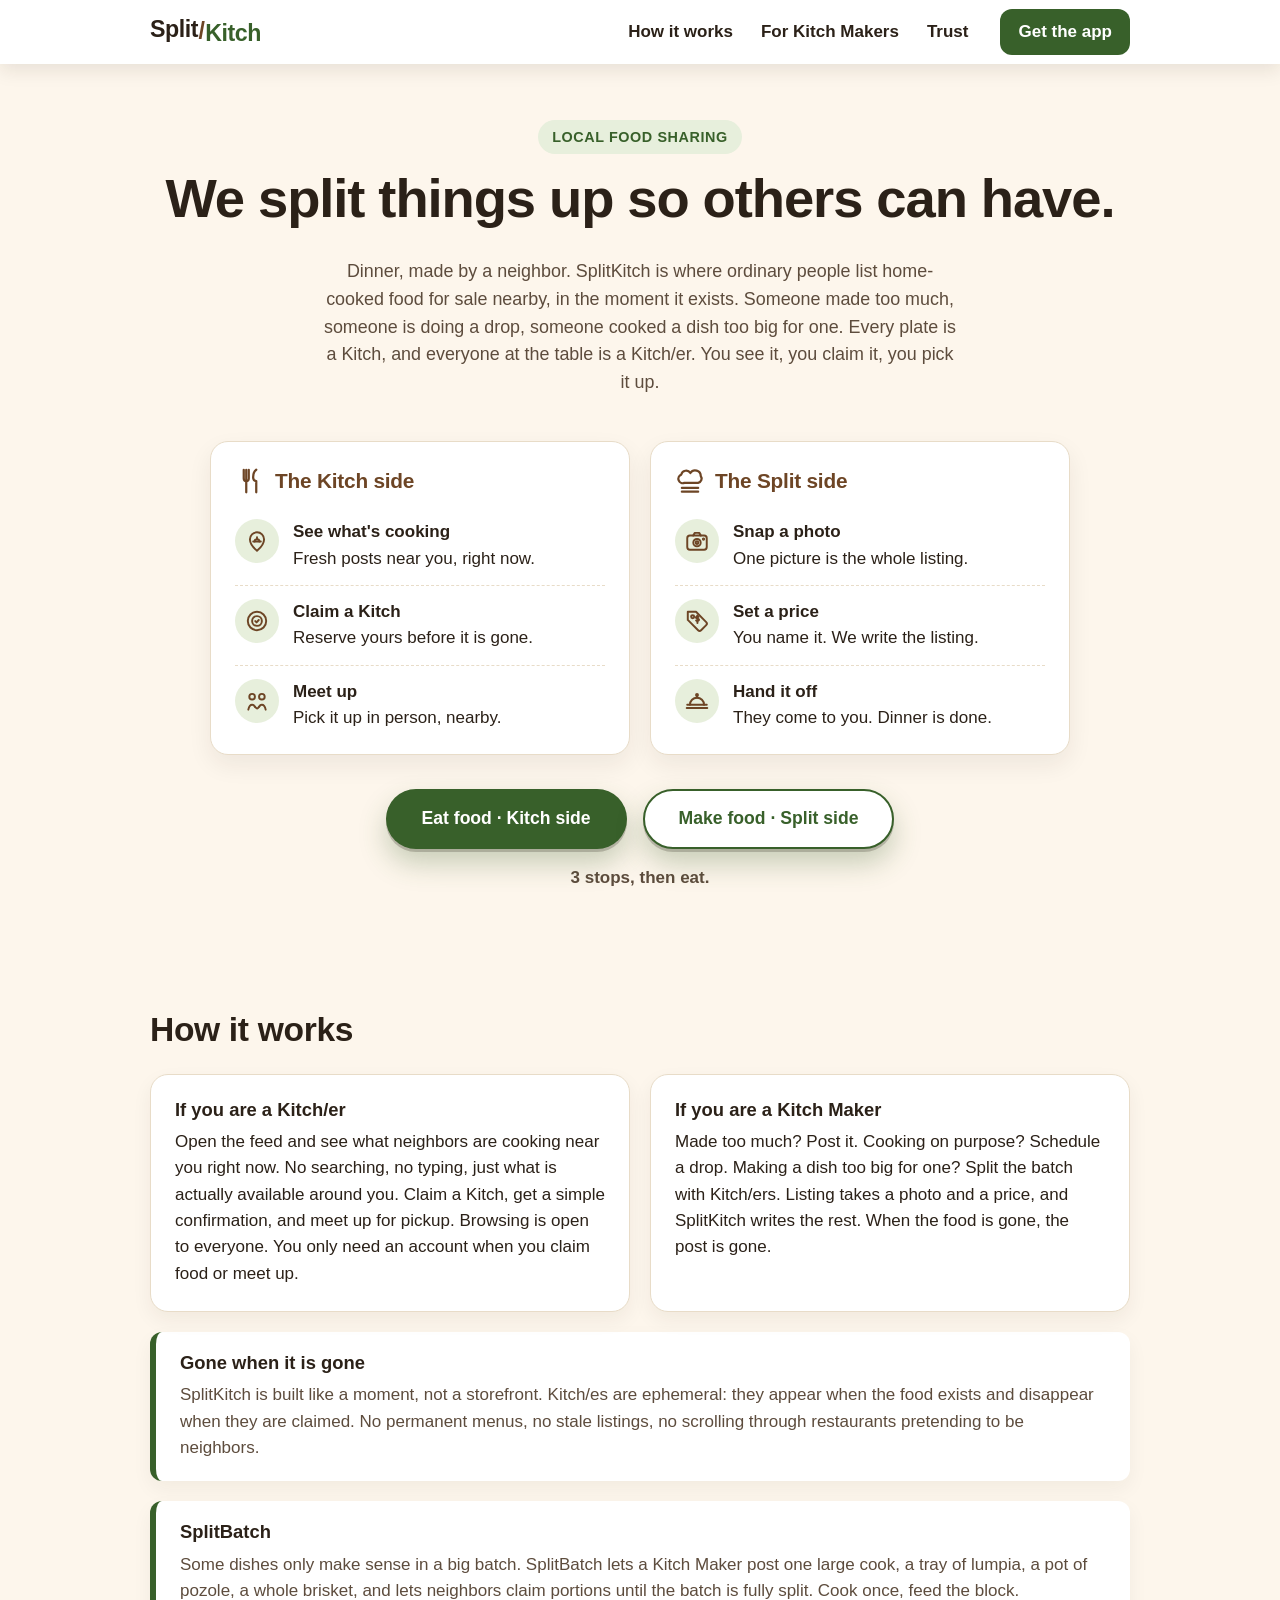
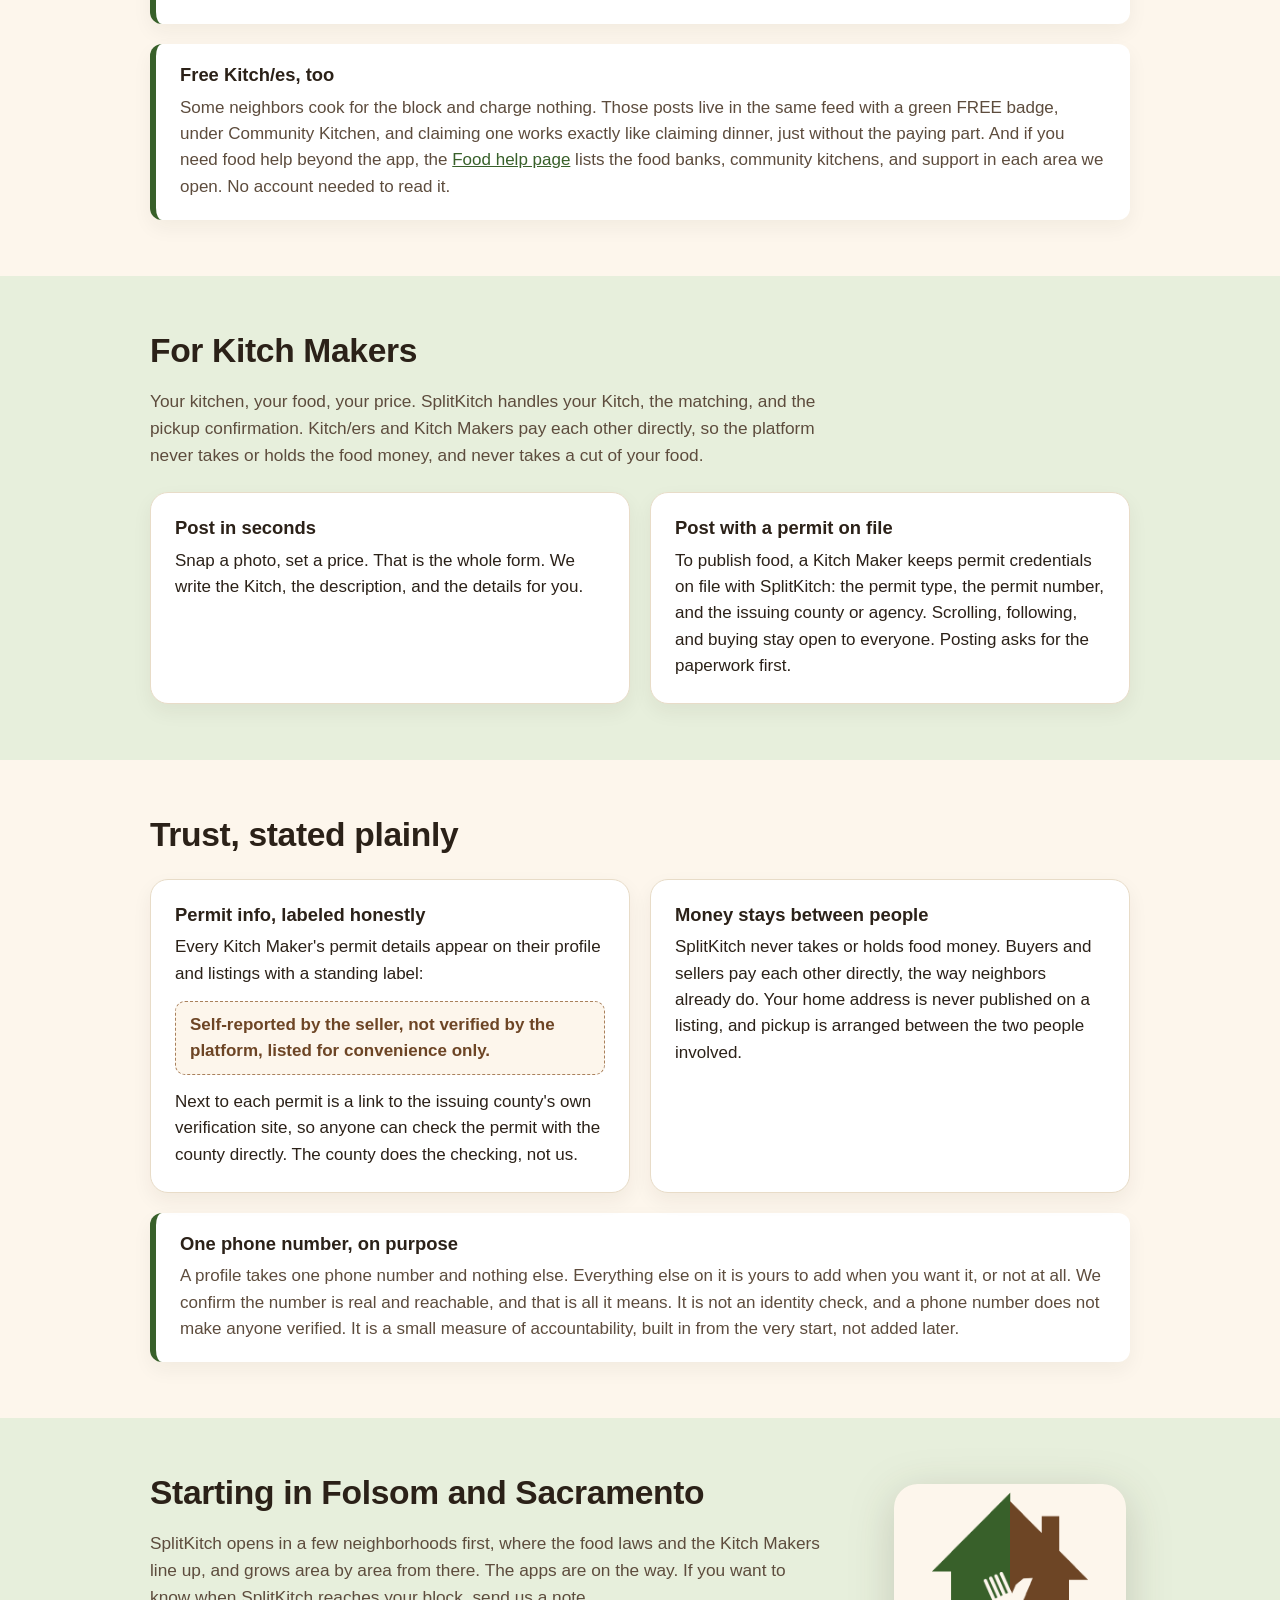
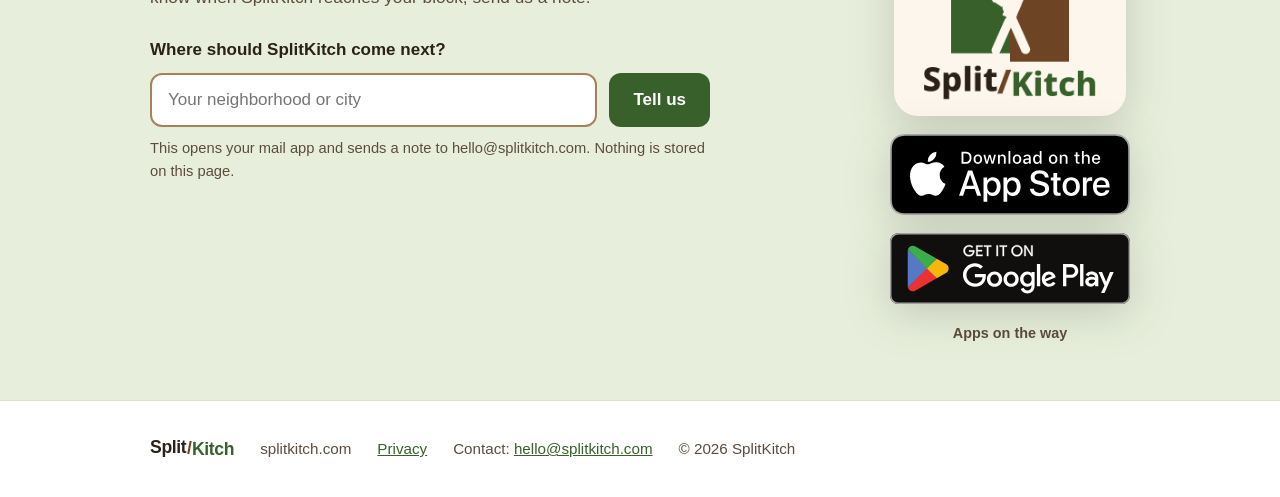
==== commit 960a6708: "Privacy: publish the SplitKitch privacy policy at /privacy, footer link from the landing page" ====
--- a/index.html
+++ b/index.html
@@ -214,6 +214,7 @@
   <div class="wrap footer-inner">
     <span class="wordmark wordmark-small"><span class="wordmark-split">Split</span><span class="wordmark-slash" aria-hidden="true">/</span><span class="wordmark-accent">Kitch</span></span>
     <span>splitkitch.com</span>
+    <span><a href="/privacy">Privacy</a></span>
     <span>Contact: <a href="mailto:hello@splitkitch.com">hello@splitkitch.com</a></span>
     <span>© 2026 SplitKitch</span>
   </div>
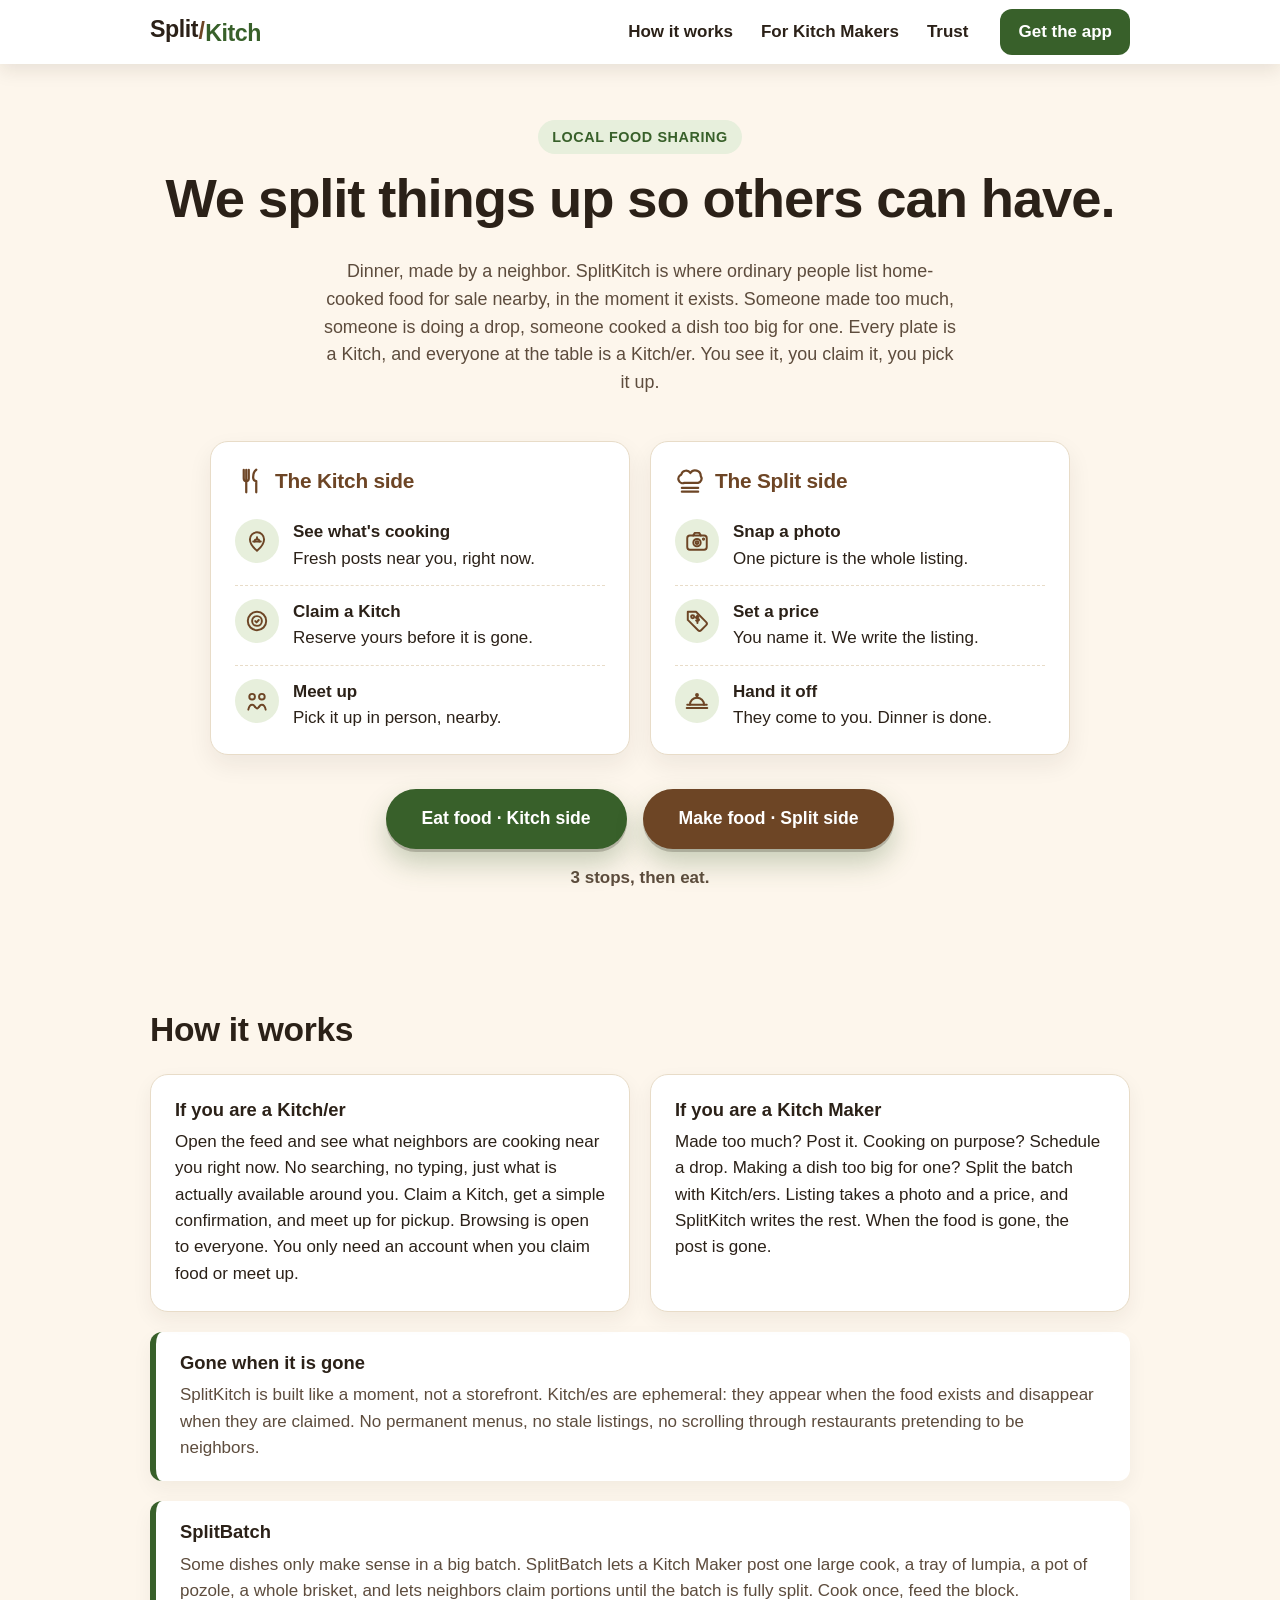
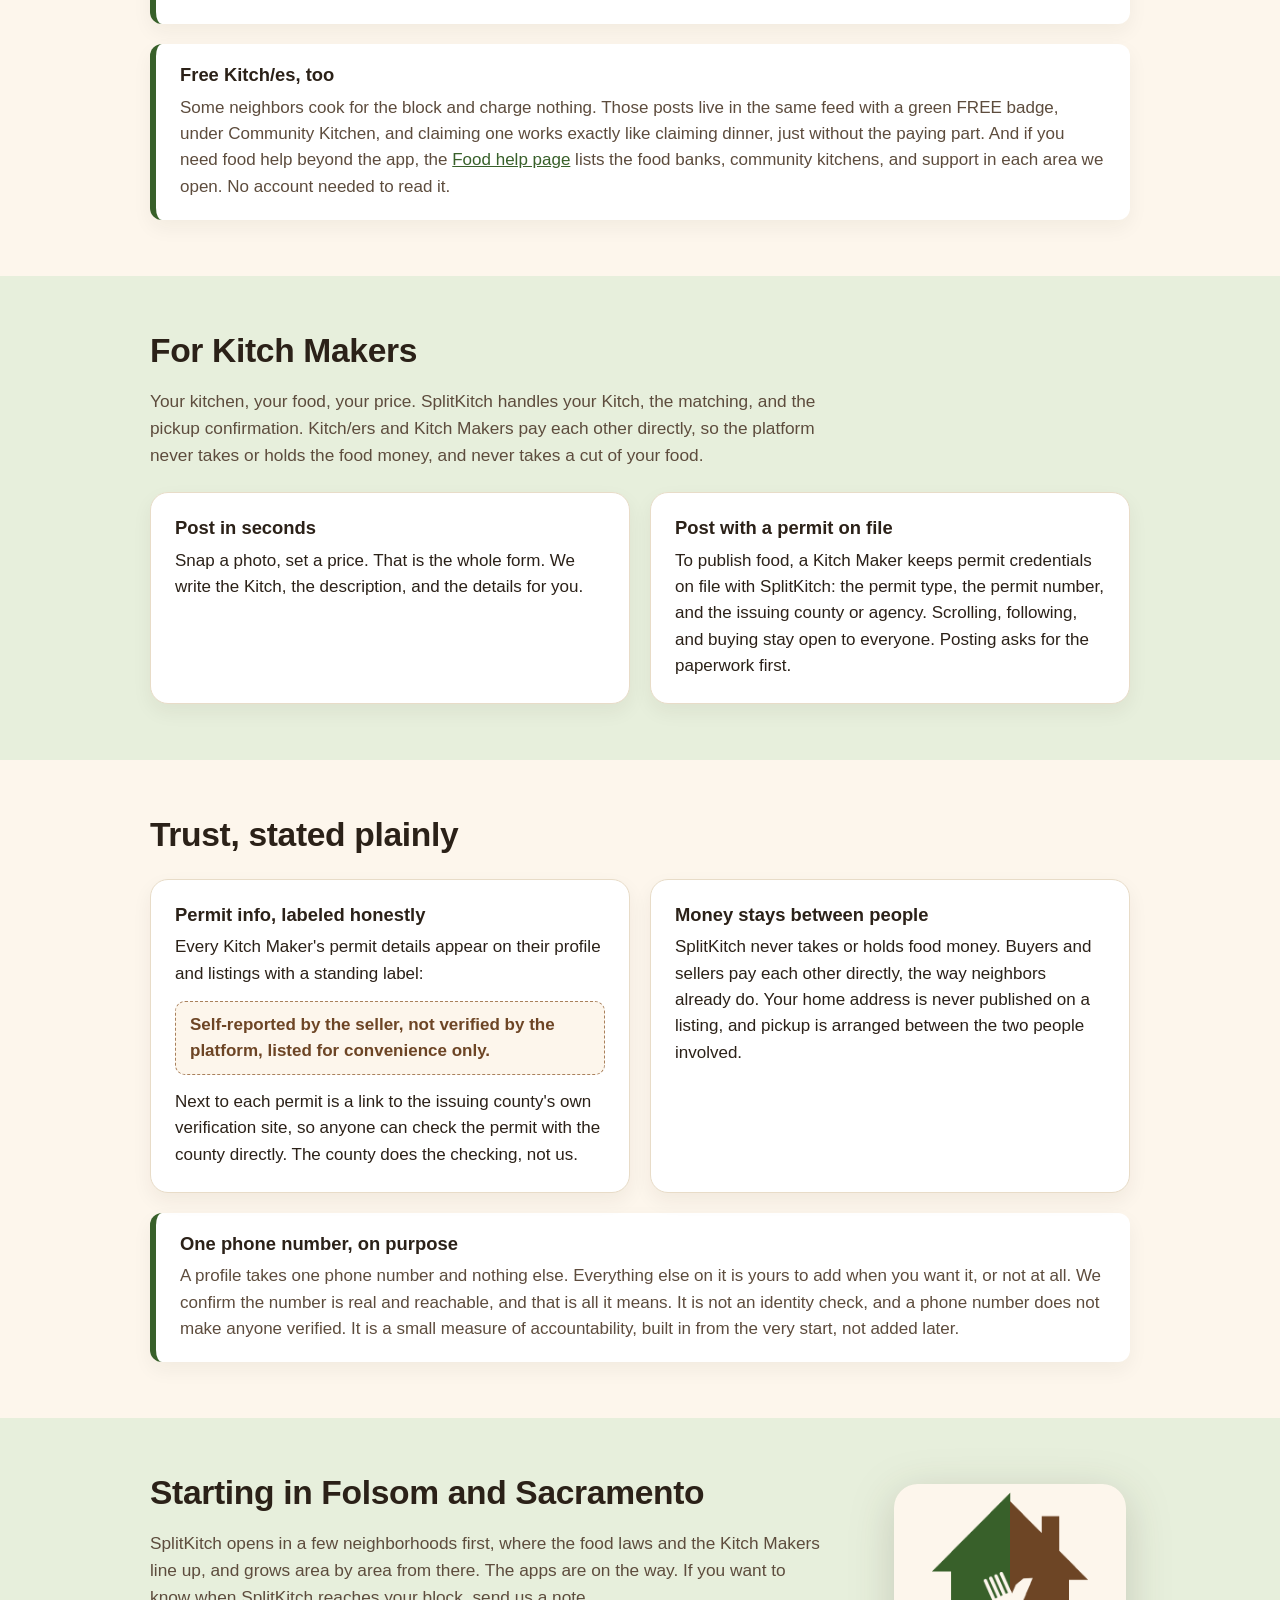
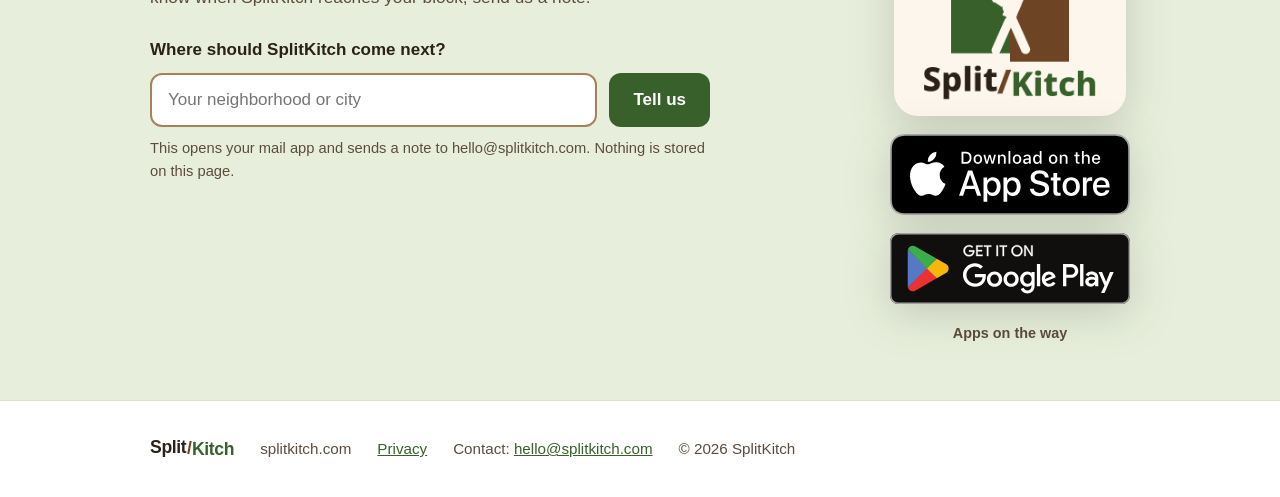
==== commit 0893e5d3: "Landing doors: Make food takes the full cocoa fill, equal weight to Eat food, matching the apps" ====
--- a/index.html
+++ b/index.html
@@ -98,7 +98,7 @@
 
       <div class="hero-cta">
         <a class="btn btn-primary btn-pill btn-shine" href="https://splitkitch.web.app/#map">Eat food · Kitch side</a>
-        <a class="btn btn-ghost btn-pill btn-shine" href="https://splitkitch.web.app">Make food · Split side</a>
+        <a class="btn btn-cocoa btn-pill btn-shine" href="https://splitkitch.web.app">Make food · Split side</a>
       </div>
       <p class="hero-note">3 stops, then eat.</p>
     </div>
--- a/styles.css
+++ b/styles.css
@@ -128,6 +128,12 @@
   color: #ffffff;
 }
 .btn-primary:hover { background: var(--pistachio-bright); }
+/* Full cocoa fill: the Make food door, equal weight to Eat food (as in the apps) */
+.btn-cocoa {
+  background: var(--cocoa);
+  color: #ffffff;
+}
+.btn-cocoa:hover { background: #7d5230; }
 .btn-ghost {
   background: var(--surface);
   color: var(--pistachio);
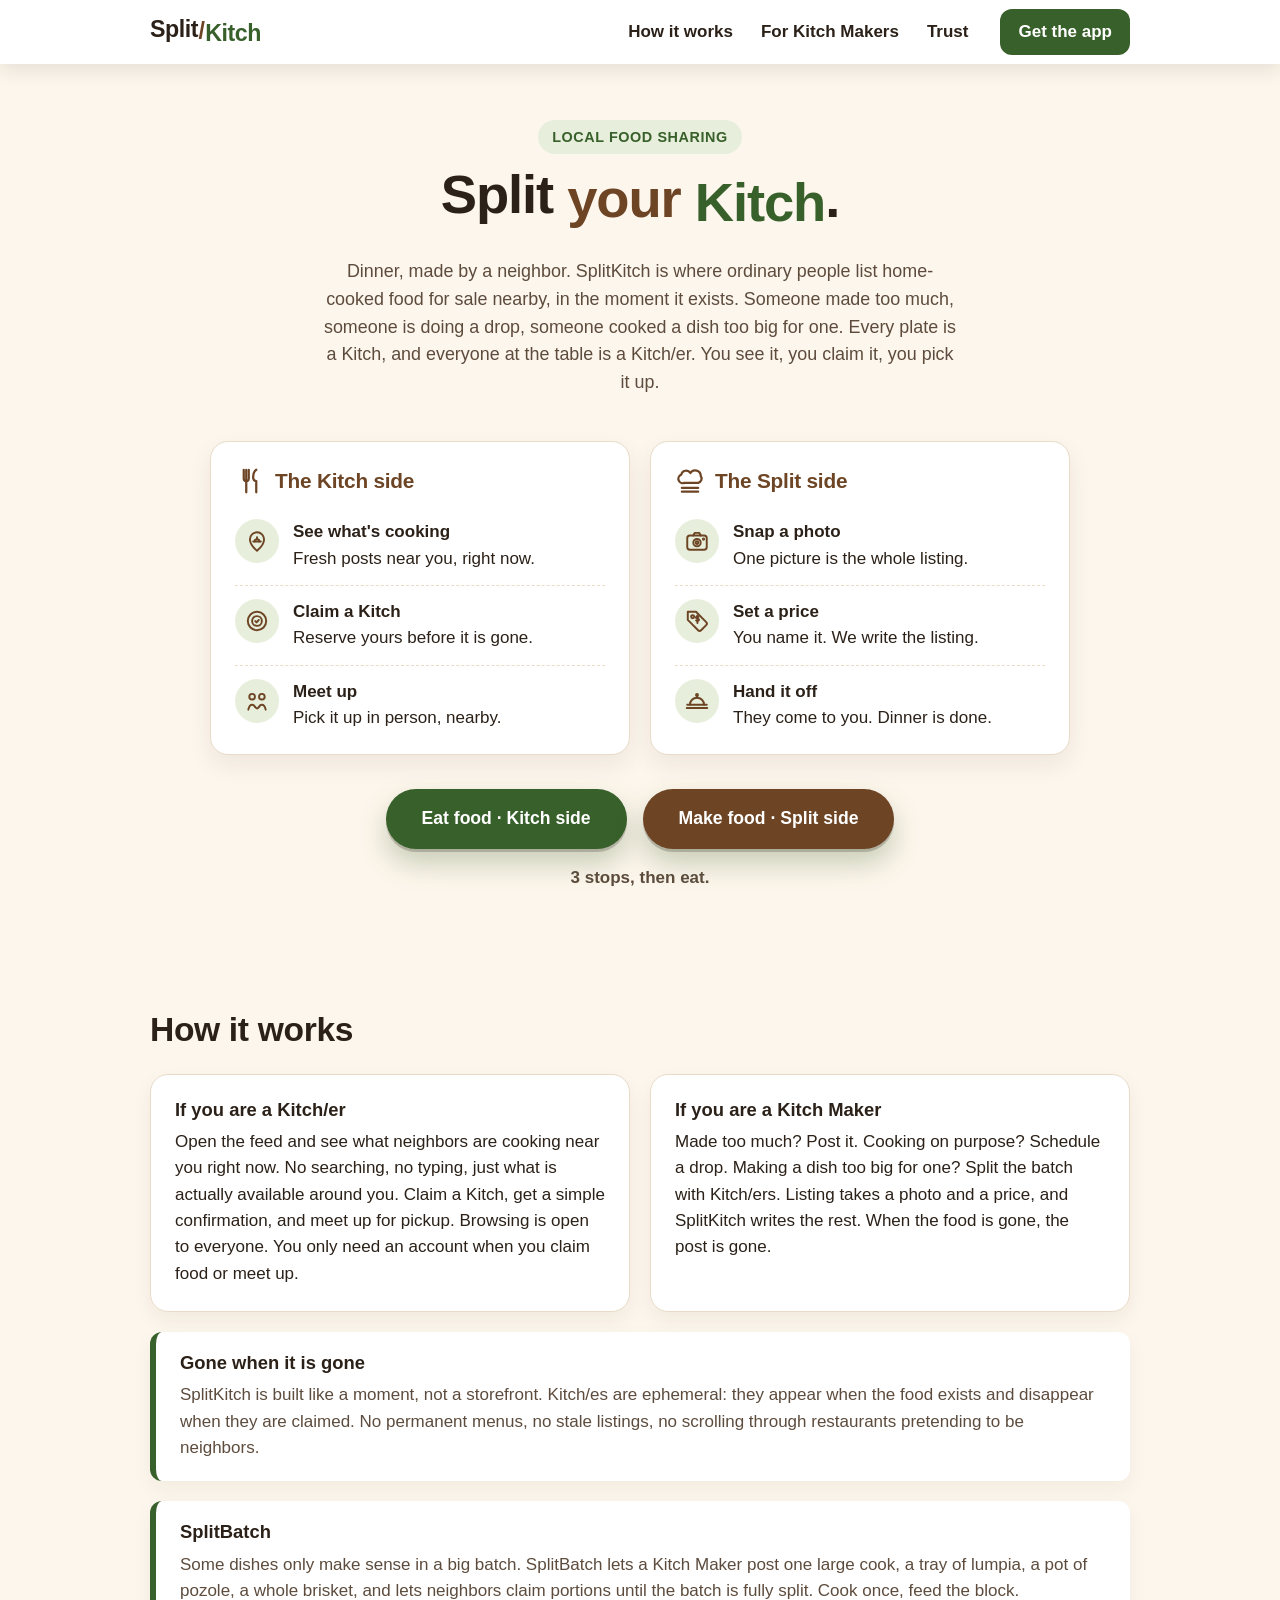
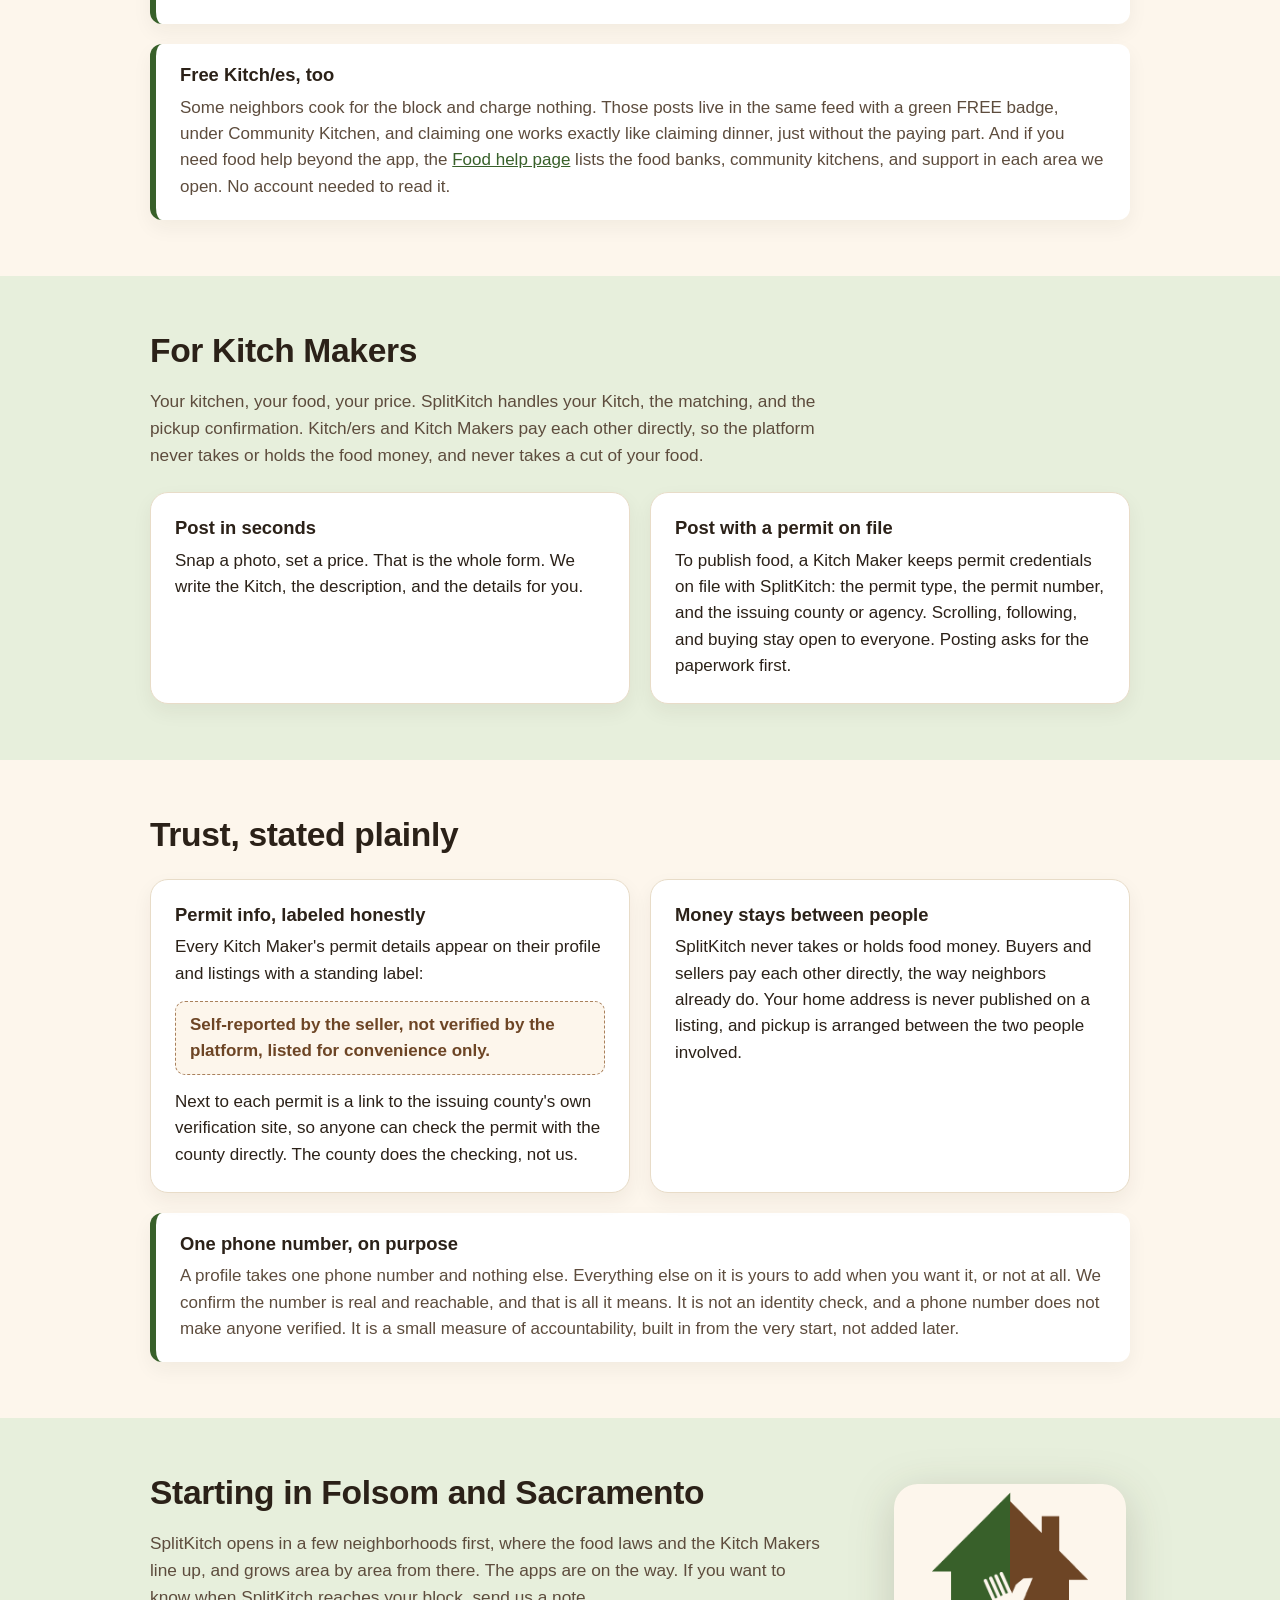
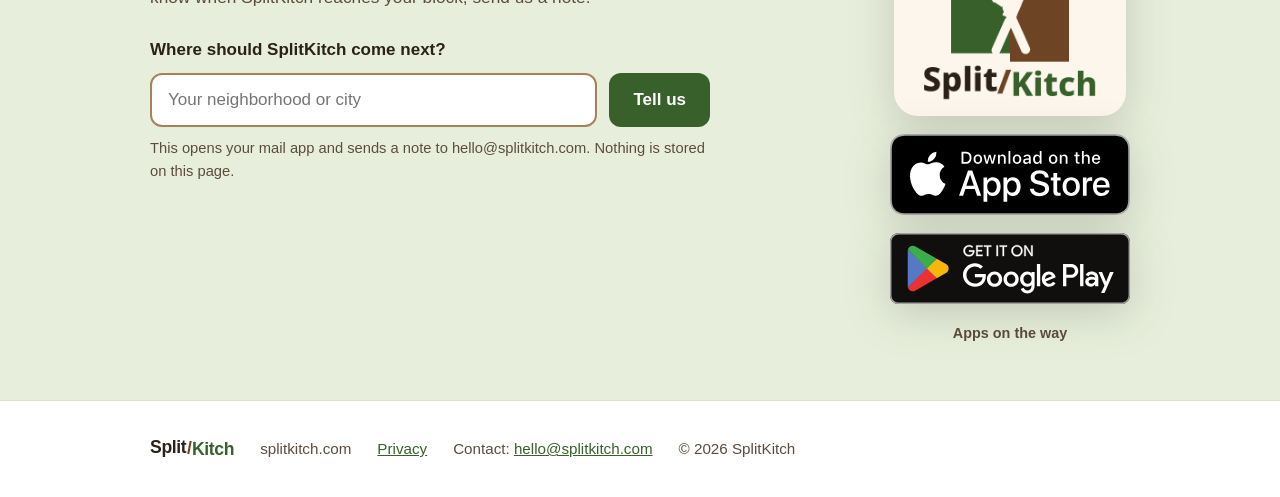
==== commit 1a0b6af7: "Tagline succession: Split your Kitch — 'your' takes the slash's place in the H1" ====
--- a/index.html
+++ b/index.html
@@ -29,7 +29,7 @@
   <section class="hero">
     <div class="wrap">
       <p class="eyebrow">Local food sharing</p>
-      <h1>We split things up so others can have.</h1>
+      <h1 class="tagline"><span class="tagline-split">Split</span> <span class="tagline-your">your</span> <span class="tagline-kitch">Kitch</span>.</h1>
       <p class="lede">Dinner, made by a neighbor. SplitKitch is where ordinary people list home-cooked food for sale nearby, in the moment it exists. Someone made too much, someone is doing a drop, someone cooked a dish too big for one. Every plate is a Kitch, and everyone at the table is a Kitch/er. You see it, you claim it, you pick it up.</p>
 
       <div class="trails" role="group" aria-label="The two sides of SplitKitch">
--- a/styles.css
+++ b/styles.css
@@ -89,6 +89,19 @@
   transform: translateY(0.07em);
 }
 .wordmark-small { font-size: 1.1rem; }
+/* The tagline (Tony, 2026-11-16): "Split your Kitch." — "your"
+   sits where the slash sits in the wordmark and does the
+   splitting: Split rides high like the wordmark's first half,
+   "your" wears the slash's cocoa, Kitch drops in pistachio. */
+.tagline-split,
+.tagline-your,
+.tagline-kitch { display: inline-block; }
+.tagline-split { transform: translateY(-0.07em); }
+.tagline-your { color: var(--cocoa); }
+.tagline-kitch {
+  color: var(--pistachio);
+  transform: translateY(0.07em);
+}
 .site-nav {
   display: flex;
   gap: 4px;
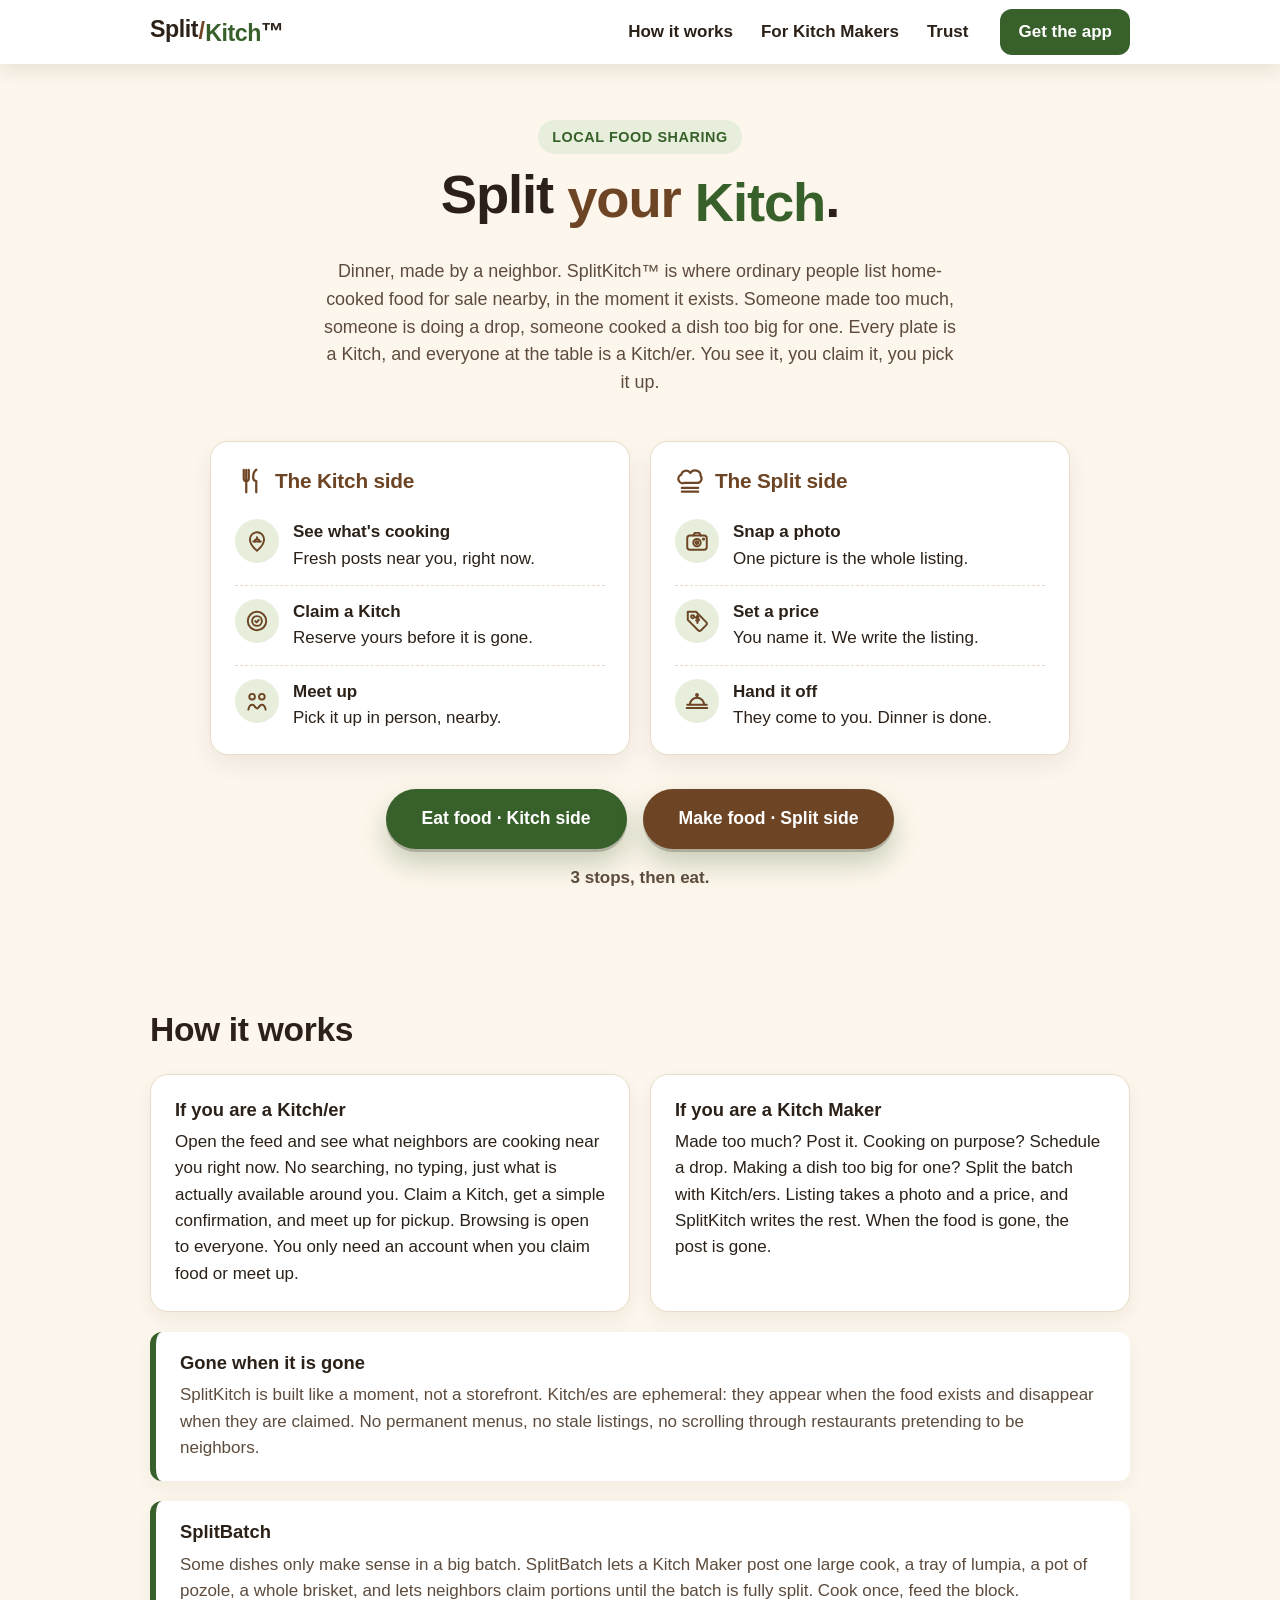
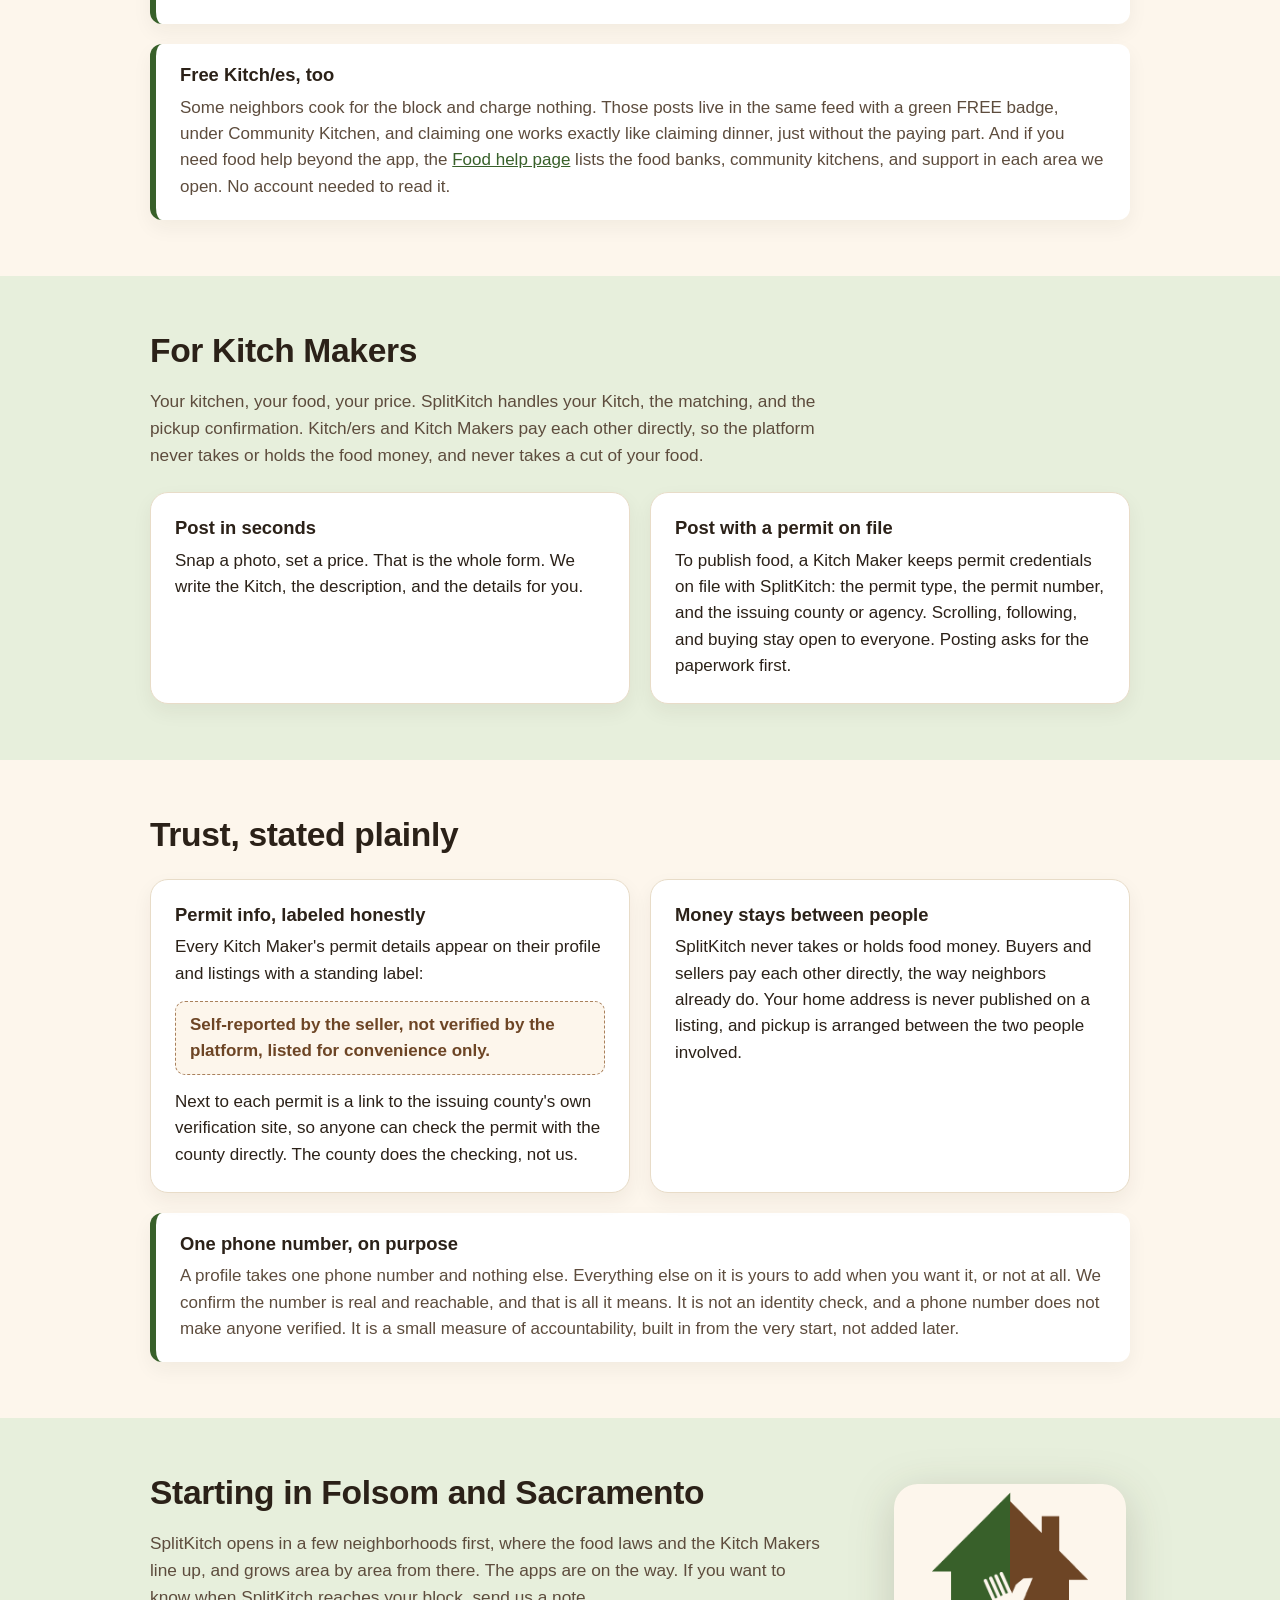
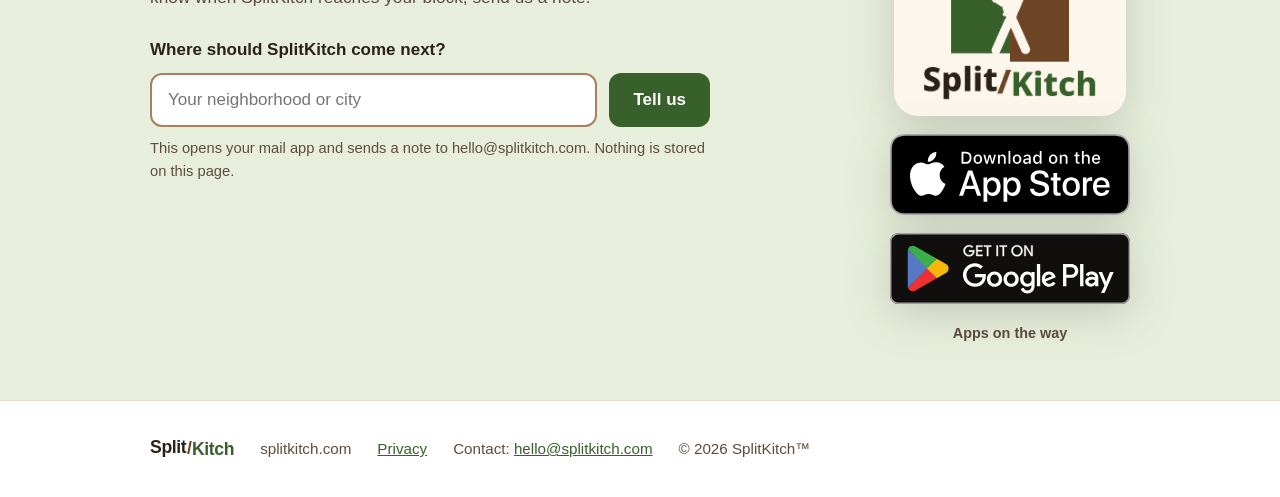
==== commit 6f7ccbc9: "Brand: SplitKitch™ at title, wordmark, first mention and footer on landing and privacy pages" ====
--- a/index.html
+++ b/index.html
@@ -5,7 +5,7 @@
 <meta name="viewport" content="width=device-width, initial-scale=1">
 <meta name="color-scheme" content="light">
 <meta name="description" content="SplitKitch is local food sharing: neighbors sharing home-cooked Kitch/es, in the moment. Starting in Folsom and Sacramento.">
-<title>SplitKitch: Local food, shared</title>
+<title>SplitKitch™: Local food, shared</title>
 <link rel="icon" type="image/svg+xml" href="favicon.svg">
 <link rel="stylesheet" href="styles.css">
 </head>
@@ -13,7 +13,7 @@
 
 <header class="site-header">
   <div class="wrap header-inner">
-    <a class="wordmark" href="#top" aria-label="SplitKitch home"><span class="wordmark-split">Split</span><span class="wordmark-slash" aria-hidden="true">/</span><span class="wordmark-accent">Kitch</span></a>
+    <a class="wordmark" href="#top" aria-label="SplitKitch home"><span class="wordmark-split">Split</span><span class="wordmark-slash" aria-hidden="true">/</span><span class="wordmark-accent">Kitch</span>™</a>
     <nav class="site-nav" aria-label="Main">
       <a href="#how">How it works</a>
       <a href="#cooks">For Kitch Makers</a>
@@ -30,7 +30,7 @@
     <div class="wrap">
       <p class="eyebrow">Local food sharing</p>
       <h1 class="tagline"><span class="tagline-split">Split</span> <span class="tagline-your">your</span> <span class="tagline-kitch">Kitch</span>.</h1>
-      <p class="lede">Dinner, made by a neighbor. SplitKitch is where ordinary people list home-cooked food for sale nearby, in the moment it exists. Someone made too much, someone is doing a drop, someone cooked a dish too big for one. Every plate is a Kitch, and everyone at the table is a Kitch/er. You see it, you claim it, you pick it up.</p>
+      <p class="lede">Dinner, made by a neighbor. SplitKitch™ is where ordinary people list home-cooked food for sale nearby, in the moment it exists. Someone made too much, someone is doing a drop, someone cooked a dish too big for one. Every plate is a Kitch, and everyone at the table is a Kitch/er. You see it, you claim it, you pick it up.</p>
 
       <div class="trails" role="group" aria-label="The two sides of SplitKitch">
         <div class="trail">
@@ -216,7 +216,7 @@
     <span>splitkitch.com</span>
     <span><a href="/privacy">Privacy</a></span>
     <span>Contact: <a href="mailto:hello@splitkitch.com">hello@splitkitch.com</a></span>
-    <span>© 2026 SplitKitch</span>
+    <span>© 2026 SplitKitch™</span>
   </div>
 </footer>
 
